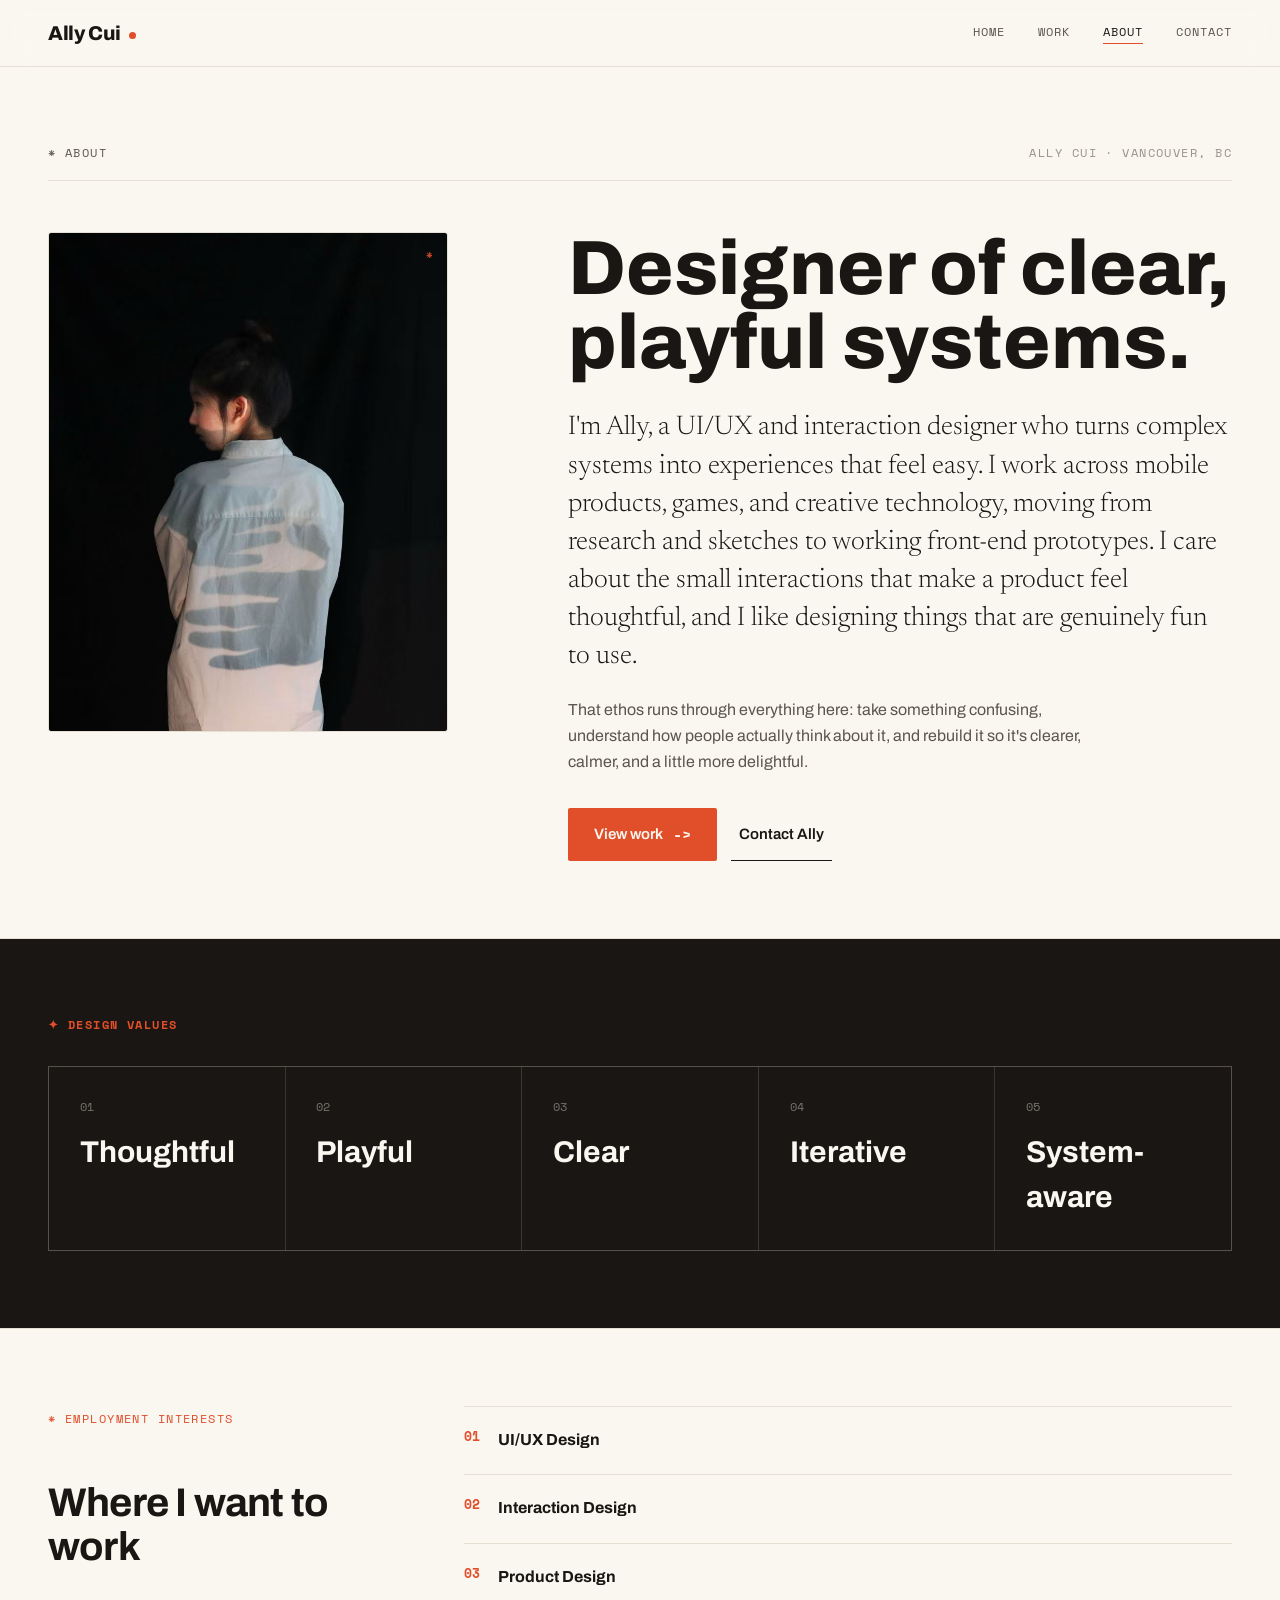
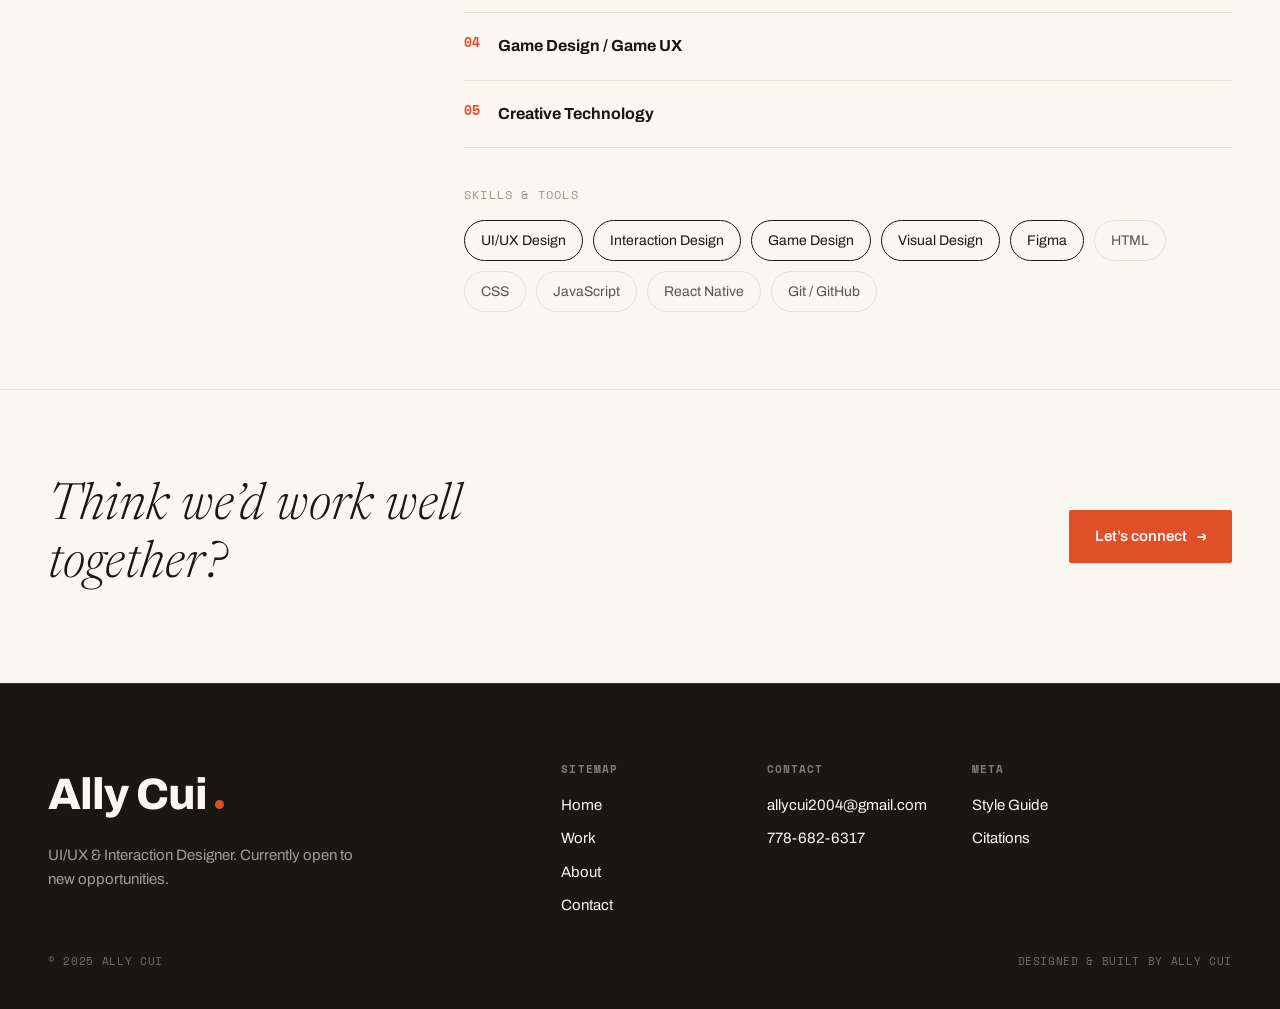
==== about.html @ 118c7cc3 "refactor: migrate portfolio pages and refine about layout" ====
<!DOCTYPE html>
<html lang="en">
<head>
  <meta charset="utf-8">
  <meta name="viewport" content="width=device-width, initial-scale=1">
  <title>About | Ally Cui</title>
  <meta name="description" content="Learn about Ally Cui, a UI/UX and interaction designer focused on clear, playful systems across mobile products, games, and creative technology.">
  <link rel="preconnect" href="https://fonts.googleapis.com">
  <link rel="preconnect" href="https://fonts.gstatic.com" crossorigin>
  <link href="https://fonts.googleapis.com/css2?family=Archivo:wght@400;500;600;700;800;900&family=Newsreader:ital,opsz,wght@0,6..72,300;0,6..72,400;1,6..72,300;1,6..72,400&family=Space+Mono:wght@400;700&display=swap" rel="stylesheet">
  <link rel="stylesheet" href="css/variables.css">
  <link rel="stylesheet" href="css/base.css">
  <link rel="stylesheet" href="css/components.css">
  <link rel="stylesheet" href="css/layout.css">
  <link rel="stylesheet" href="css/templates.css">
  <link rel="stylesheet" href="css/responsive.css">
  <script src="js/main.js" defer></script>
</head>
<body>
  <a class="skip-link" href="#main-content">Skip to content</a>
  <div class="site-shell">
    <header class="site-header">
      <div class="site-header__inner container">
        <a class="brand" href="index.html" aria-label="Ally Cui home"><span class="brand__name">Ally Cui</span><span class="brand__dot" aria-hidden="true"></span></a>
        <button class="nav-toggle" type="button" aria-label="Toggle navigation" aria-expanded="false" aria-controls="site-nav" data-nav-toggle><span class="nav-toggle__line" aria-hidden="true"></span><span class="nav-toggle__line" aria-hidden="true"></span></button>
        <nav class="site-nav" id="site-nav" aria-label="Primary navigation" data-site-nav><a class="site-nav__link" href="index.html">Home</a><a class="site-nav__link" href="work.html">Work</a><a class="site-nav__link" href="about.html" aria-current="page">About</a><a class="site-nav__link" href="contact.html">Contact</a></nav>
      </div>
    </header>

    <main class="main-content" id="main-content">
      <section class="about-hero container" aria-labelledby="about-title">
        <div class="section-kicker"><span>* About</span><span class="soft">Ally Cui &middot; Vancouver, BC</span></div>
        <div class="about-hero__grid">
          <aside class="about-hero__media">
            <div class="media-frame media-frame--portrait">
              <img src="images/portrait.jpg" width="1440" height="960" alt="Ally Cui in profile against a dark backdrop, wearing a pale shirt with a soft projected shadow">
              <span class="decor-float" aria-hidden="true">*</span>
            </div>
          </aside>
          <div class="about-hero__content">
            <h1 class="about-hero__title" id="about-title">Designer of clear, playful systems.</h1>
            <p class="about-hero__lead">I'm Ally, a UI/UX and interaction designer who turns complex systems into experiences that feel easy. I work across mobile products, games, and creative technology, moving from research and sketches to working front-end prototypes. I care about the small interactions that make a product feel thoughtful, and I like designing things that are genuinely fun to use.</p>
            <p class="about-hero__body">That ethos runs through everything here: take something confusing, understand how people actually think about it, and rebuild it so it's clearer, calmer, and a little more delightful.</p>
            <div class="button-row about-hero__actions">
              <a class="button button--primary" href="work.html">View work <span class="arrow" aria-hidden="true">-&gt;</span></a>
              <a class="button button--minimal" href="contact.html">Contact Ally</a>
            </div>
          </div>
        </div>
      </section>

      <section class="about-values" aria-labelledby="values-title">
        <div class="container">
          <h2 class="eyebrow" id="values-title">&#10022; DESIGN VALUES</h2>
          <div class="about-values__grid">
            <article class="about-values__item"><p class="about-values__number">01</p><p class="about-values__label">Thoughtful</p></article>
            <article class="about-values__item"><p class="about-values__number">02</p><p class="about-values__label">Playful</p></article>
            <article class="about-values__item"><p class="about-values__number">03</p><p class="about-values__label">Clear</p></article>
            <article class="about-values__item"><p class="about-values__number">04</p><p class="about-values__label">Iterative</p></article>
            <article class="about-values__item"><p class="about-values__number">05</p><p class="about-values__label">System-aware</p></article>
          </div>
        </div>
      </section>

      <section class="case-section" aria-labelledby="interests-title">
        <div class="container two-column-copy">
          <div class="two-column-copy__aside">
            <span class="eyebrow">* Employment Interests</span>
            <h2 class="case-heading spaced-block" id="interests-title">Where I want to work</h2>
          </div>
          <div class="two-column-copy__main">
            <div class="callout-list">
              <div class="callout-list__item"><span class="callout-list__marker">01</span><p class="callout-list__text"><strong>UI/UX Design</strong></p></div>
              <div class="callout-list__item"><span class="callout-list__marker">02</span><p class="callout-list__text"><strong>Interaction Design</strong></p></div>
              <div class="callout-list__item"><span class="callout-list__marker">03</span><p class="callout-list__text"><strong>Product Design</strong></p></div>
              <div class="callout-list__item"><span class="callout-list__marker">04</span><p class="callout-list__text"><strong>Game Design / Game UX</strong></p></div>
              <div class="callout-list__item"><span class="callout-list__marker">05</span><p class="callout-list__text"><strong>Creative Technology</strong></p></div>
            </div>

            <div class="home-about__tags">
              <div class="home-about__tag-heading">Skills &amp; Tools</div>
              <div class="tag-list" aria-label="Design skills and tools">
                <span class="tag tag--active">UI/UX Design</span>
                <span class="tag tag--active">Interaction Design</span>
                <span class="tag tag--active">Game Design</span>
                <span class="tag tag--active">Visual Design</span>
                <span class="tag tag--active">Figma</span>
                <span class="tag">HTML</span>
                <span class="tag">CSS</span>
                <span class="tag">JavaScript</span>
                <span class="tag">React Native</span>
                <span class="tag">Git / GitHub</span>
              </div>
            </div>
          </div>
        </div>
      </section>

      <section class="about-cta">
        <div class="container about-cta__inner">
          <p class="about-cta__heading">Think we&rsquo;d work well together?</p>
          <a class="button button--primary" href="contact.html">Let&rsquo;s connect <span class="arrow" aria-hidden="true">&rarr;</span></a>
        </div>
      </section>
    </main>

    <footer class="site-footer">
      <div class="container site-footer__grid">
        <div class="site-footer__intro"><div class="site-footer__brand"><span class="site-footer__brand-name">Ally Cui</span><span class="site-footer__dot" aria-hidden="true"></span></div><p class="site-footer__description">UI/UX &amp; Interaction Designer. Currently open to new opportunities.</p></div>
        <nav class="site-footer__column" aria-label="Footer sitemap"><h2 class="site-footer__heading">Sitemap</h2><div class="site-footer__links"><a href="index.html">Home</a><a href="work.html">Work</a><a href="about.html">About</a><a href="contact.html">Contact</a></div></nav>
        <div class="site-footer__column"><h2 class="site-footer__heading">Contact</h2><div class="site-footer__links"><a href="mailto:allycui2004@gmail.com">allycui2004@gmail.com</a><a href="tel:+17786826317">778-682-6317</a></div></div>
        <nav class="site-footer__column site-footer__column--wide" aria-label="Portfolio meta pages"><h2 class="site-footer__heading">Meta</h2><div class="site-footer__links"><a href="style-guide.html">Style Guide</a><a href="citations.html">Citations</a></div></nav>
      </div>
      <div class="container site-footer__bottom"><span>&copy; 2025 Ally Cui</span><span>Designed &amp; built by Ally Cui</span></div>
    </footer>
  </div>
</body>
</html>
---- css/variables.css ----
:root {
  --color-paper: #faf7f1;
  --color-ink: #1a1613;
  --color-accent: #e04e2a;
  --color-line: #e5dfd4;
  --color-muted: #5c554c;
  --color-soft: #9b9286;
  --color-black: #0d0d0d;
  --color-panel: #f6e7df;
  --color-game: #3a2bb0;
  --color-white: #ffffff;

  --font-sans: "Archivo", system-ui, -apple-system, BlinkMacSystemFont, "Segoe UI", sans-serif;
  --font-serif: "Newsreader", Georgia, serif;
  --font-mono: "Space Mono", "SFMono-Regular", Consolas, monospace;

  --space-1: 0.25rem;
  --space-2: 0.5rem;
  --space-3: 0.75rem;
  --space-4: 1rem;
  --space-5: 1.25rem;
  --space-6: 1.5rem;
  --space-7: 2rem;
  --space-8: 2.5rem;
  --space-9: 3rem;
  --space-10: 4rem;
  --space-11: 5rem;
  --space-12: 6.5rem;

  --container-max: 80rem;
  --container-pad: clamp(1.25rem, 5vw, 3rem);
  --radius-sharp: 0.125rem;
  --radius-card: 0.1875rem;
  --radius-media: 0.25rem;
  --radius-pill: 999px;
  --border-thin: 1px solid var(--color-line);
  --focus-ring: 0 0 0 3px rgba(224, 78, 42, 0.35);
  --header-z: 50;

  --duration-fast: 160ms;
  --duration-base: 220ms;
  --duration-marquee: 28s;
  --easing-standard: ease;
}
---- css/base.css ----
*,
*::before,
*::after {
  box-sizing: border-box;
}

* {
  margin: 0;
}

html {
  scroll-behavior: smooth;
}

body {
  min-width: 320px;
  overflow-x: hidden;
  background: var(--color-paper);
  color: var(--color-ink);
  font-family: var(--font-sans);
  line-height: 1.5;
  -webkit-font-smoothing: antialiased;
}

body.nav-open {
  overflow: hidden;
}

img,
picture {
  display: block;
  max-width: 100%;
}

img {
  height: auto;
}

a {
  color: inherit;
  text-decoration: none;
  transition:
    color var(--duration-fast) var(--easing-standard),
    background-color var(--duration-fast) var(--easing-standard),
    border-color var(--duration-fast) var(--easing-standard);
}

button {
  font: inherit;
}

::selection {
  background: var(--color-accent);
  color: var(--color-paper);
}

:focus-visible {
  outline: 2px solid var(--color-accent);
  outline-offset: 4px;
  box-shadow: var(--focus-ring);
}

.skip-link {
  position: fixed;
  top: var(--space-4);
  left: var(--space-4);
  z-index: 100;
  transform: translateY(-150%);
  background: var(--color-accent);
  color: var(--color-paper);
  font-family: var(--font-mono);
  font-size: 0.75rem;
  font-weight: 700;
  letter-spacing: 0.08em;
  padding: var(--space-3) var(--space-4);
  text-transform: uppercase;
}

.skip-link:focus-visible {
  transform: translateY(0);
}

.eyebrow {
  color: var(--color-accent);
  font-family: var(--font-mono);
  font-size: 0.75rem;
  letter-spacing: 0.12em;
  text-transform: uppercase;
}

.muted {
  color: var(--color-muted);
}

.soft {
  color: var(--color-soft);
}

.accent {
  color: var(--color-accent);
}

.text-link {
  display: inline-flex;
  align-items: center;
  gap: 0.5625rem;
  border-bottom: 1.5px solid currentColor;
  padding-bottom: 0.1875rem;
  font-size: 0.9375rem;
  font-weight: 600;
}

.text-link:hover,
.text-link:focus-visible {
  color: var(--color-accent);
}

.arrow {
  font-family: var(--font-mono);
}
---- css/components.css ----
@keyframes ac-float {
  0%,
  100% {
    transform: translateY(0);
  }

  50% {
    transform: translateY(-7px);
  }
}

@keyframes ac-marquee {
  0% {
    transform: translateX(0);
  }

  100% {
    transform: translateX(-50%);
  }
}

.site-shell {
  display: flex;
  min-height: 100vh;
  flex-direction: column;
}

.site-header {
  position: sticky;
  top: 0;
  z-index: var(--header-z);
  border-bottom: var(--border-thin);
  background: rgba(250, 247, 241, 0.82);
  backdrop-filter: blur(12px);
}

.site-header__inner {
  display: flex;
  align-items: center;
  justify-content: space-between;
  gap: var(--space-6);
  padding-block: 1.125rem;
}

.brand {
  display: inline-flex;
  align-items: baseline;
  gap: var(--space-2);
}

.brand__name {
  font-size: 1.25rem;
  font-weight: 800;
  letter-spacing: -0.02em;
  white-space: nowrap;
}

.brand__dot {
  display: inline-block;
  width: 0.4375rem;
  height: 0.4375rem;
  border-radius: 50%;
  background: var(--color-accent);
  transform: translateY(-1px);
}

.nav-toggle {
  display: none;
  min-width: 2.75rem;
  min-height: 2.75rem;
  border: var(--border-thin);
  border-radius: var(--radius-sharp);
  background: transparent;
  color: var(--color-ink);
  cursor: pointer;
}

.nav-toggle__line {
  display: block;
  width: 1.25rem;
  height: 1.5px;
  margin: 0.25rem auto;
  background: currentColor;
}

.site-nav {
  display: flex;
  align-items: center;
  gap: clamp(0.875rem, 2.6vw, 2.125rem);
  flex-wrap: wrap;
  color: var(--color-muted);
  font-family: var(--font-mono);
  font-size: 0.75rem;
  letter-spacing: 0.08em;
  text-transform: uppercase;
}

.site-nav__link {
  border-bottom: 1.5px solid transparent;
  padding-bottom: 0.125rem;
}

.site-nav__link:hover,
.site-nav__link:focus-visible,
.site-nav__link[aria-current="page"] {
  border-bottom-color: var(--color-accent);
  color: var(--color-ink);
}

.button-row {
  display: flex;
  flex-wrap: wrap;
  gap: 0.875rem;
}

.button {
  display: inline-flex;
  align-items: center;
  justify-content: center;
  gap: 0.625rem;
  border-radius: var(--radius-sharp);
  font-size: 0.9375rem;
  font-weight: 600;
}

.button--primary {
  background: var(--color-accent);
  color: var(--color-paper);
  padding: 0.9375rem 1.625rem;
}

.button--primary:hover,
.button--primary:focus-visible {
  background: var(--color-ink);
}

.button--dark-inverse:hover,
.button--dark-inverse:focus-visible {
  background: var(--color-paper);
  color: var(--color-ink);
}

.button--outline-dark {
  border: 1px solid rgba(250, 247, 241, 0.3);
  color: var(--color-paper);
  padding: 1rem 1.5rem;
}

.button--outline-dark:hover,
.button--outline-dark:focus-visible {
  border-color: var(--color-paper);
}

.button--minimal {
  border-bottom: 1.5px solid currentColor;
  border-radius: 0;
  color: var(--color-ink);
  padding: 0.9375rem var(--space-2);
}

.button--minimal:hover,
.button--minimal:focus-visible {
  color: var(--color-accent);
}

.section-kicker {
  display: flex;
  align-items: center;
  justify-content: space-between;
  gap: var(--space-5);
  border-bottom: var(--border-thin);
  padding-bottom: 1.125rem;
  color: var(--color-muted);
  font-family: var(--font-mono);
  font-size: 0.75rem;
  letter-spacing: 0.12em;
  text-transform: uppercase;
}

.marquee {
  overflow: hidden;
  border-block: var(--border-thin);
  background: var(--color-ink);
  color: var(--color-paper);
  padding-block: 0.875rem;
}

.marquee__track {
  display: flex;
  width: max-content;
  animation: ac-marquee var(--duration-marquee) linear infinite;
  font-family: var(--font-mono);
  font-size: 0.8125rem;
  letter-spacing: 0.14em;
  text-transform: uppercase;
}

.marquee__set {
  display: flex;
  gap: 2.125rem;
  padding-right: 2.125rem;
}

.media-frame {
  position: relative;
  overflow: hidden;
  border: var(--border-thin);
  border-radius: var(--radius-card);
}

.media-frame:hover,
a:focus-visible .media-frame {
  border-color: var(--color-accent);
}

.media-frame img {
  width: 100%;
  height: 100%;
  object-fit: cover;
}

.media-frame--portrait {
  aspect-ratio: 4 / 5;
  background: var(--color-black);
}

.media-frame--square {
  aspect-ratio: 1;
  max-width: 16.25rem;
  background: var(--color-black);
}

.media-frame--project {
  aspect-ratio: 16 / 11;
}

.media-frame--stylist {
  background: var(--color-panel);
}

.media-frame--game {
  display: flex;
  align-items: center;
  justify-content: center;
  background: var(--color-game);
}

.media-frame--game img {
  height: auto;
  object-fit: contain;
}

.decor-float {
  position: absolute;
  top: 0.875rem;
  right: 0.875rem;
  animation: ac-float 4s ease-in-out infinite;
  color: var(--color-accent);
  font-family: var(--font-mono);
  font-size: 0.6875rem;
}

.project-card {
  display: grid;
  grid-template-columns: repeat(12, 1fr);
  align-items: center;
  gap: clamp(1.25rem, 4vw, 3rem);
}

.project-card + .project-card {
  border-top: var(--border-thin);
  margin-top: clamp(2.5rem, 6vw, 4.5rem);
  padding-top: clamp(2.5rem, 6vw, 4.5rem);
}

.project-card__media {
  grid-column: span 7;
  min-width: 17.5rem;
}

.project-card__body {
  grid-column: span 5;
  min-width: 15rem;
}

.project-card__meta {
  display: flex;
  align-items: center;
  gap: 0.875rem;
  color: var(--color-muted);
  font-family: var(--font-mono);
  font-size: 0.75rem;
  letter-spacing: 0.08em;
  text-transform: uppercase;
}

.project-card__title {
  margin-top: var(--space-4);
  font-size: clamp(2rem, 4.4vw, 3.25rem);
  font-weight: 700;
  letter-spacing: -0.025em;
  line-height: 1;
}

.project-card__title a:hover,
.project-card__title a:focus-visible {
  color: var(--color-accent);
}

.project-card__description {
  margin-top: 1.125rem;
  color: var(--color-muted);
  font-size: 1rem;
  line-height: 1.62;
}

.metadata-row {
  display: flex;
  gap: 2.25rem;
  margin-top: var(--space-6);
  font-size: 0.875rem;
}

.metadata-row__label {
  margin-bottom: 0.3125rem;
  color: var(--color-soft);
  font-family: var(--font-mono);
  font-size: 0.6875rem;
  letter-spacing: 0.08em;
  text-transform: uppercase;
}

.tag-list {
  display: flex;
  flex-wrap: wrap;
  gap: 0.625rem;
}

.tag {
  border: var(--border-thin);
  border-radius: var(--radius-pill);
  color: var(--color-muted);
  font-size: 0.875rem;
  padding: 0.5625rem 1rem;
}

.tag--active {
  border-color: var(--color-ink);
  color: var(--color-ink);
}

.breadcrumb {
  padding-top: clamp(1.5rem, 3vw, 2.5rem);
  color: var(--color-soft);
  font-family: var(--font-mono);
  font-size: 0.75rem;
  letter-spacing: 0.08em;
  text-transform: uppercase;
}

.breadcrumb a:hover,
.breadcrumb a:focus-visible {
  color: var(--color-accent);
}

.meta-grid {
  display: grid;
  grid-template-columns: repeat(auto-fit, minmax(9.375rem, 1fr));
  gap: 1px;
  border: var(--border-thin);
  background: var(--color-line);
}

.meta-grid__item {
  background: var(--color-paper);
  padding: 1.25rem 1.375rem;
}

.meta-grid__label {
  margin-bottom: var(--space-2);
  color: var(--color-soft);
  font-family: var(--font-mono);
  font-size: 0.6875rem;
  letter-spacing: 0.08em;
  text-transform: uppercase;
}

.meta-grid__value {
  font-size: 0.9375rem;
  font-weight: 600;
}

.video-card,
.figure-card {
  margin-top: clamp(1.5rem, 3vw, 2.5rem);
}

.video-card__link {
  position: relative;
  display: block;
  overflow: hidden;
  aspect-ratio: 16 / 9;
  border: var(--border-thin);
  border-radius: var(--radius-media);
  background-color: var(--color-ink);
  background-position: center;
  background-size: cover;
}

.video-card__link:hover,
.video-card__link:focus-visible {
  border-color: var(--color-accent);
}

.video-card__link::before {
  position: absolute;
  inset: 0;
  content: "";
  background: rgba(26, 22, 19, 0.34);
}

.video-card--stylist .video-card__link {
  background-image: url("https://img.youtube.com/vi/gbyDAjrPlco/maxresdefault.jpg");
}

.video-card--etr .video-card__link {
  background-image: url("https://img.youtube.com/vi/tfkRV_6g7Qc/maxresdefault.jpg");
}

.video-card__play {
  position: absolute;
  inset: 0;
  display: grid;
  place-items: center;
}

.video-card__icon {
  display: grid;
  width: 5.25rem;
  height: 5.25rem;
  place-items: center;
  border-radius: 50%;
  background: var(--color-accent);
  box-shadow: 0 0.375rem 1.5rem rgba(26, 22, 19, 0.4);
  color: var(--color-paper);
  font-size: 1.875rem;
  line-height: 1;
  padding-left: 0.25rem;
}

.video-card__label {
  position: absolute;
  top: 1rem;
  left: 1.125rem;
  border: 1px solid rgba(250, 247, 241, 0.3);
  border-radius: var(--radius-sharp);
  background: rgba(26, 22, 19, 0.55);
  color: var(--color-white);
  font-family: var(--font-mono);
  font-size: 0.6875rem;
  letter-spacing: 0.08em;
  padding: 0.375rem 0.6875rem;
  text-transform: uppercase;
}

.caption,
.figure-card figcaption,
.video-card figcaption {
  margin-top: 0.75rem;
  color: var(--color-soft);
  font-family: var(--font-serif);
  font-size: 0.875rem;
  font-style: italic;
}

.section--dark .caption,
.section--dark .figure-card figcaption,
.section--dark .video-card figcaption {
  color: rgba(250, 247, 241, 0.5);
}

.figure-card img {
  width: 100%;
  border: var(--border-thin);
  border-radius: var(--radius-media);
  background: var(--color-paper);
  object-fit: cover;
}

.figure-card--phone img {
  border-radius: 0.5rem;
}

.figure-card--phone-narrow {
  max-width: min(18.75rem, 100%);
}

.figure-card--contain img {
  object-fit: contain;
}

.label-row {
  display: flex;
  align-items: center;
  gap: 0.625rem;
  margin-bottom: 0.875rem;
}

.label-badge {
  border-radius: var(--radius-sharp);
  background: var(--color-soft);
  color: var(--color-white);
  font-family: var(--font-mono);
  font-size: 0.6875rem;
  letter-spacing: 0.08em;
  padding: 0.3125rem 0.625rem;
  text-transform: uppercase;
}

.label-badge--accent {
  background: var(--color-accent);
}

.label-row__text {
  color: var(--color-muted);
  font-size: 0.875rem;
}

.callout {
  margin-top: 1.75rem;
  border-left: 2px solid var(--color-accent);
  border-radius: 0 var(--radius-card) var(--radius-card) 0;
  background: #f7e4dc;
  padding: 1.375rem 1.5rem;
}

.callout__label {
  margin-bottom: var(--space-2);
  color: var(--color-accent);
  font-family: var(--font-mono);
  font-size: 0.6875rem;
  letter-spacing: 0.08em;
  text-transform: uppercase;
}

.callout__text {
  color: var(--color-ink);
  font-size: 1rem;
  line-height: 1.6;
}

.question-card {
  margin-top: 1.875rem;
  border: 1px solid rgba(250, 247, 241, 0.2);
  border-radius: var(--radius-media);
  padding: 1.5rem 1.625rem;
}

.question-card__label {
  margin-bottom: 0.75rem;
  color: var(--color-accent);
  font-family: var(--font-mono);
  font-size: 0.6875rem;
  letter-spacing: 0.08em;
  text-transform: uppercase;
}

.question-card__text {
  font-family: var(--font-serif);
  font-size: clamp(1.25rem, 2.3vw, 1.75rem);
  font-style: italic;
  font-weight: 300;
  line-height: 1.38;
}

.callout-list {
  display: flex;
  flex-direction: column;
  gap: 2px;
}

.callout-list__item {
  display: flex;
  gap: 1.125rem;
  border-top: var(--border-thin);
  padding: 1.25rem 0;
}

.callout-list__item:last-child {
  border-bottom: var(--border-thin);
}

.section--dark .callout-list__item {
  border-color: rgba(250, 247, 241, 0.18);
}

.callout-list__marker {
  color: var(--color-accent);
  font-family: var(--font-mono);
  font-size: 0.8125rem;
  font-weight: 700;
}

.callout-list__text {
  color: var(--color-muted);
  font-size: 1rem;
  line-height: 1.6;
}

.callout-list__text strong {
  color: var(--color-ink);
}

.section--dark .callout-list__text {
  color: rgba(250, 247, 241, 0.85);
}

.section--dark .callout-list__text strong {
  color: var(--color-paper);
}

.role-card {
  border: var(--border-thin);
  border-radius: var(--radius-media);
  background: #fffdfa;
  padding: 1.5rem;
}

.role-card__header {
  display: flex;
  align-items: center;
  gap: 0.625rem;
  margin-bottom: var(--space-4);
}

.role-card__device {
  color: var(--color-soft);
  font-size: 0.8125rem;
}

.support-grid {
  display: grid;
  grid-template-columns: repeat(auto-fit, minmax(11.25rem, 1fr));
  gap: 1px;
  margin-top: var(--space-7);
  border: 1px solid rgba(250, 247, 241, 0.14);
  background: rgba(250, 247, 241, 0.14);
}

.support-card {
  background: var(--color-ink);
  padding: clamp(1.375rem, 2.4vw, 1.875rem);
}

.support-card__title {
  color: var(--color-paper);
  font-size: clamp(1.1875rem, 2vw, 1.5rem);
  font-weight: 700;
  line-height: 1.2;
}

.support-card__text {
  margin-top: 0.625rem;
  color: rgba(250, 247, 241, 0.6);
  font-size: 0.875rem;
  line-height: 1.5;
}

.clean-list {
  display: flex;
  flex-direction: column;
  gap: 0.625rem;
  list-style: none;
  padding: 0;
}

.clean-list li {
  display: flex;
  gap: 0.625rem;
  color: var(--color-muted);
  font-size: 0.9375rem;
  line-height: 1.5;
}

.clean-list li::before {
  color: var(--color-accent);
  content: ">";
}

.contact-list {
  display: flex;
  flex-direction: column;
  margin-top: clamp(2.25rem, 4vw, 3.25rem);
}

.contact-link {
  display: flex;
  align-items: center;
  justify-content: space-between;
  gap: var(--space-4);
  border-top: var(--border-thin);
  padding: 1.375rem 0;
}

.contact-link:last-child {
  border-bottom: var(--border-thin);
}

.contact-link:hover,
.contact-link:focus-visible {
  color: var(--color-accent);
}

.contact-link__label {
  display: block;
  margin-bottom: 0.4375rem;
  color: var(--color-soft);
  font-family: var(--font-mono);
  font-size: 0.6875rem;
  letter-spacing: 0.08em;
  text-transform: uppercase;
}

.contact-link__value {
  font-size: clamp(1.125rem, 2vw, 1.375rem);
  font-weight: 600;
}

.contact-link__arrow {
  color: var(--color-accent);
  font-family: var(--font-mono);
  font-size: 1.125rem;
}

.transcript-debt {
  margin-top: var(--space-4);
  border: var(--border-thin);
  border-radius: var(--radius-media);
  padding: var(--space-4);
}

.transcript-debt summary {
  cursor: pointer;
  font-family: var(--font-mono);
  font-size: 0.75rem;
  letter-spacing: 0.08em;
  text-transform: uppercase;
}

.transcript-debt p {
  margin-top: var(--space-3);
  color: var(--color-muted);
  font-size: 0.9375rem;
  line-height: 1.6;
}

.transcript-list {
  display: flex;
  flex-direction: column;
  gap: var(--space-4);
  margin-top: var(--space-4);
  padding-left: 1.25rem;
}

.transcript-list li {
  padding-left: var(--space-2);
}

.transcript-list time {
  display: block;
  margin-bottom: var(--space-2);
  color: var(--color-accent);
  font-family: var(--font-mono);
  font-size: 0.8125rem;
}

.transcript-list p {
  margin-top: 0;
}

.section--dark .transcript-debt {
  border-color: rgba(250, 247, 241, 0.2);
}

.section--dark .transcript-debt p {
  color: rgba(250, 247, 241, 0.7);
}

.work-card {
  display: block;
  overflow: hidden;
  border: var(--border-thin);
  border-radius: var(--radius-media);
  background: #fffdfa;
}

.work-card:hover,
.work-card:focus-visible {
  border-color: var(--color-accent);
}

.work-card__media {
  position: relative;
  overflow: hidden;
  aspect-ratio: 4 / 3;
  border-bottom: var(--border-thin);
}

.work-card__media img {
  width: 100%;
  height: 100%;
  object-fit: cover;
}

.work-card__badge {
  position: absolute;
  top: 1rem;
  left: 1.125rem;
  border-radius: var(--radius-sharp);
  background: var(--color-ink);
  color: var(--color-white);
  font-family: var(--font-mono);
  font-size: 0.75rem;
  letter-spacing: 0.08em;
  padding: 0.375rem 0.6875rem;
  text-transform: uppercase;
}

.work-card__body {
  padding: clamp(1.375rem, 2.4vw, 2rem);
}

.work-card__title {
  margin-top: 0.875rem;
  font-size: clamp(1.75rem, 3.4vw, 2.5rem);
  font-weight: 700;
  letter-spacing: -0.02em;
}

.work-card__description {
  margin-top: 0.875rem;
  color: var(--color-muted);
  font-size: 0.96875rem;
  line-height: 1.6;
}

.work-card__footer {
  display: flex;
  align-items: flex-end;
  justify-content: space-between;
  gap: var(--space-4);
  margin-top: var(--space-6);
  border-top: var(--border-thin);
  padding-top: var(--space-5);
}

.next-project {
  display: flex;
  align-items: center;
  justify-content: space-between;
  gap: var(--space-5);
  flex-wrap: wrap;
}

.next-project__label {
  color: var(--color-accent);
  font-family: var(--font-mono);
  font-size: 0.75rem;
  letter-spacing: 0.08em;
  text-transform: uppercase;
}

.next-project__title {
  margin-top: 0.375rem;
  font-size: clamp(1.375rem, 3vw, 2.125rem);
  font-weight: 700;
  letter-spacing: -0.02em;
}

.site-footer {
  border-top: 1px solid rgba(250, 247, 241, 0.12);
  background: var(--color-ink);
  color: var(--color-paper);
}

.site-footer__grid {
  display: grid;
  grid-template-columns: repeat(12, 1fr);
  gap: clamp(1.75rem, 4vw, 3rem);
  padding-block: clamp(3rem, 6vw, 5rem) 2.25rem;
}

.site-footer__intro {
  grid-column: span 5;
  min-width: 15rem;
}

.site-footer__column {
  grid-column: span 2;
  min-width: 7.5rem;
}

.site-footer__column--wide {
  grid-column: span 3;
}

.site-footer__brand {
  display: flex;
  align-items: baseline;
  gap: var(--space-2);
}

.site-footer__brand-name {
  font-size: clamp(1.75rem, 4vw, 2.75rem);
  font-weight: 800;
  letter-spacing: -0.02em;
}

.site-footer__dot {
  display: inline-block;
  width: 0.5625rem;
  height: 0.5625rem;
  border-radius: 50%;
  background: var(--color-accent);
}

.site-footer__description {
  max-width: 34ch;
  margin-top: var(--space-4);
  color: rgba(250, 247, 241, 0.6);
  font-size: 0.9375rem;
  line-height: 1.6;
}

.site-footer__heading {
  margin-bottom: var(--space-4);
  color: rgba(250, 247, 241, 0.45);
  font-family: var(--font-mono);
  font-size: 0.6875rem;
  letter-spacing: 0.1em;
  text-transform: uppercase;
}

.site-footer__links {
  display: flex;
  flex-direction: column;
  gap: 0.6875rem;
  font-size: 0.9375rem;
}

.site-footer__links a:hover,
.site-footer__links a:focus-visible {
  color: var(--color-accent);
}

.site-footer__bottom {
  display: flex;
  justify-content: space-between;
  gap: var(--space-3);
  flex-wrap: wrap;
  padding-bottom: var(--space-8);
  color: rgba(250, 247, 241, 0.4);
  font-family: var(--font-mono);
  font-size: 0.6875rem;
  letter-spacing: 0.06em;
  text-transform: uppercase;
}
---- css/layout.css ----
.container {
  width: min(100% - (var(--container-pad) * 2), var(--container-max));
  margin-inline: auto;
}

.main-content {
  flex: 1;
}

.section {
  padding-block: clamp(3.5rem, 8vw, 6.875rem) clamp(1.875rem, 4vw, 3.75rem);
}

.section--large {
  padding-block: clamp(3.5rem, 8vw, 6.5rem);
}

.section--dark {
  background: var(--color-ink);
  color: var(--color-paper);
}

.section--bordered {
  border-top: var(--border-thin);
}

.twelve-grid {
  display: grid;
  grid-template-columns: repeat(12, 1fr);
  gap: clamp(1.5rem, 4vw, 3rem);
}

.split-hero {
  display: grid;
  grid-template-columns: repeat(12, 1fr);
  align-items: end;
  gap: clamp(1.5rem, 4vw, 3rem);
  margin-top: clamp(1.75rem, 4vw, 3.25rem);
}

.split-hero__copy {
  grid-column: span 7;
  min-width: 17.5rem;
}

.split-hero__media {
  grid-column: span 5;
  min-width: 13.75rem;
}

.two-column-copy {
  display: grid;
  grid-template-columns: repeat(12, 1fr);
  gap: clamp(1.75rem, 5vw, 4rem);
}

.two-column-copy__aside {
  grid-column: span 4;
  min-width: 12.5rem;
}

.two-column-copy__main {
  grid-column: span 8;
  min-width: 17.5rem;
}

.card-grid {
  display: grid;
  grid-template-columns: repeat(auto-fit, minmax(20rem, 1fr));
  gap: clamp(1.75rem, 4vw, 3rem);
}

.case-section {
  border-top: var(--border-thin);
  padding-block: clamp(3rem, 6vw, 5.5rem);
}

.case-section__grid {
  display: grid;
  grid-template-columns: repeat(12, 1fr);
  gap: clamp(1.75rem, 4vw, 4rem);
}

.case-section__aside {
  grid-column: span 4;
  min-width: 12.5rem;
}

.case-section__content {
  grid-column: span 8;
  min-width: 17.5rem;
}

.media-grid {
  display: grid;
  grid-template-columns: repeat(auto-fit, minmax(17.5rem, 1fr));
  gap: clamp(1rem, 2vw, 1.5rem);
  margin-top: clamp(2rem, 4vw, 3.5rem);
}

.media-grid--wide {
  grid-template-columns: repeat(auto-fit, minmax(18.75rem, 1fr));
  gap: clamp(1.25rem, 3vw, 2.25rem);
}

.spaced-block {
  margin-top: clamp(2rem, 4vw, 3.5rem);
}
---- css/templates.css ----
.home-hero {
  padding-block: clamp(1.75rem, 5vw, 4rem) clamp(2.5rem, 6vw, 5.625rem);
}

.home-hero__title {
  margin-top: clamp(1.5rem, 4vw, 2.75rem);
  font-size: clamp(3.625rem, 12.5vw, 10.5rem);
  font-weight: 800;
  letter-spacing: -0.035em;
  line-height: 0.9;
}

.home-hero__statement {
  color: var(--color-ink);
  font-family: var(--font-serif);
  font-size: clamp(1.4375rem, 2.7vw, 2.25rem);
  font-style: italic;
  font-weight: 300;
  letter-spacing: -0.01em;
  line-height: 1.32;
}

.home-hero__support {
  max-width: 46ch;
  margin-top: 1.375rem;
  color: var(--color-muted);
  font-size: clamp(0.9375rem, 1.4vw, 1.125rem);
  line-height: 1.6;
}

.home-hero__actions {
  margin-top: 2.125rem;
}

.home-section-heading {
  margin-top: 0.875rem;
  font-size: clamp(2.125rem, 5.4vw, 3.75rem);
  font-weight: 700;
  letter-spacing: -0.025em;
  line-height: 1;
}

.home-section-header {
  display: flex;
  align-items: flex-end;
  justify-content: space-between;
  gap: var(--space-6);
  flex-wrap: wrap;
  margin-bottom: clamp(2.25rem, 5vw, 4rem);
}

.home-projects {
  padding-bottom: clamp(2.5rem, 6vw, 5rem);
}

.home-about {
  margin-top: clamp(2.5rem, 6vw, 5rem);
}

.home-about__portrait {
  margin-top: 1.375rem;
}

.home-about__lead {
  font-family: var(--font-serif);
  font-size: clamp(1.375rem, 3vw, 2.375rem);
  font-weight: 300;
  letter-spacing: -0.01em;
  line-height: 1.32;
}

.home-about__body {
  max-width: 60ch;
  margin-top: var(--space-6);
  color: var(--color-muted);
  font-size: 1.0625rem;
  line-height: 1.65;
}

.home-about__tags {
  margin-top: 2.375rem;
}

.home-about__tag-heading {
  margin-bottom: var(--space-4);
  color: var(--color-soft);
  font-family: var(--font-mono);
  font-size: 0.75rem;
  letter-spacing: 0.1em;
  text-transform: uppercase;
}

.home-about__link {
  margin-top: 2.125rem;
}

.home-contact {
  padding-block: clamp(4rem, 9vw, 8rem);
}

.home-contact__heading {
  max-width: 18ch;
  margin-top: var(--space-6);
  font-size: clamp(2.25rem, 6.6vw, 5.375rem);
  font-weight: 700;
  letter-spacing: -0.03em;
  line-height: 1.02;
}

.home-contact__actions {
  margin-top: 2.75rem;
}

.work-hero {
  padding-block: clamp(2.5rem, 6vw, 6rem) clamp(2.25rem, 5vw, 3.75rem);
}

.work-hero__title,
.case-hero__title {
  margin-top: clamp(1.5rem, 4vw, 2.5rem);
  font-weight: 800;
  letter-spacing: -0.035em;
  line-height: 0.92;
}

.work-hero__title {
  font-size: clamp(2.875rem, 9vw, 7.375rem);
}

.work-hero__lead,
.case-hero__lead {
  margin-top: 1.75rem;
  font-family: var(--font-serif);
  font-style: italic;
  font-weight: 300;
  line-height: 1.36;
}

.work-hero__lead {
  max-width: 30ch;
  font-size: clamp(1.25rem, 2.4vw, 1.875rem);
}

.work-list {
  padding-bottom: clamp(3.5rem, 8vw, 6.875rem);
}

.work-note {
  display: flex;
  align-items: center;
  justify-content: space-between;
  gap: 1.125rem;
  flex-wrap: wrap;
  margin-top: clamp(3rem, 6vw, 5rem);
  border-top: var(--border-thin);
  padding-top: clamp(2rem, 4vw, 3rem);
}

.work-note__text {
  color: var(--color-muted);
  font-family: var(--font-serif);
  font-size: clamp(1.25rem, 2.4vw, 1.875rem);
  font-style: italic;
}

.case-hero {
  padding-block: clamp(1.5rem, 3vw, 2.5rem) clamp(2.5rem, 5vw, 4rem);
}

.case-hero__eyebrow {
  color: var(--color-accent);
  font-family: var(--font-mono);
  font-size: 0.75rem;
  letter-spacing: 0.12em;
  text-transform: uppercase;
}

.case-hero__title {
  font-size: clamp(3.375rem, 12vw, 10rem);
}

.case-hero__title--long {
  font-size: clamp(2.625rem, 9.5vw, 8.25rem);
}

.case-hero__lead {
  max-width: 42ch;
  font-size: clamp(1.3125rem, 2.6vw, 2.125rem);
}

.case-hero__body {
  max-width: 62ch;
  margin-top: 1.125rem;
  color: var(--color-muted);
  font-size: 1.0625rem;
  line-height: 1.7;
}

.case-heading {
  font-size: clamp(1.625rem, 3.2vw, 2.5rem);
  font-weight: 700;
  letter-spacing: -0.02em;
  line-height: 1.1;
}

.case-heading--large {
  font-size: clamp(1.75rem, 3.6vw, 2.875rem);
}

.case-copy {
  max-width: 62ch;
  margin-top: 1.25rem;
  color: var(--color-muted);
  font-size: 1.0625rem;
  line-height: 1.7;
}

.section--dark .case-copy {
  color: rgba(250, 247, 241, 0.72);
}

.case-reflection {
  font-family: var(--font-serif);
  font-size: clamp(1.25rem, 2.4vw, 1.875rem);
  font-weight: 300;
  line-height: 1.4;
}

.about-hero {
  padding-block: clamp(2.5rem, 6vw, 6rem);
}

.about-hero__grid {
  display: grid;
  grid-template-columns: repeat(12, 1fr);
  align-items: start;
  gap: clamp(1.75rem, 5vw, 4rem);
  margin-top: clamp(2rem, 4vw, 3.5rem);
}

.about-hero__media {
  position: sticky;
  top: 6rem;
  grid-column: span 5;
  max-width: 25rem;
}

.about-hero__content {
  grid-column: span 7;
  max-width: 44rem;
}

.about-hero__title {
  font-size: clamp(2.5rem, 6vw, 5.125rem);
  font-weight: 800;
  letter-spacing: 0;
  line-height: 0.96;
}

.about-hero__lead {
  margin-top: 1.875rem;
  font-family: var(--font-serif);
  font-size: clamp(1.1875rem, 2.1vw, 1.6875rem);
  font-weight: 300;
  line-height: 1.42;
}

.about-hero__body {
  max-width: 58ch;
  margin-top: var(--space-5);
  color: var(--color-muted);
  font-size: 1rem;
  line-height: 1.65;
}

.about-hero__actions {
  margin-top: var(--space-7);
}

.about-values {
  border-top: var(--border-thin);
  background: var(--color-ink);
  color: var(--color-paper);
  padding-block: clamp(3rem, 6vw, 5.5rem);
}

.about-values__grid {
  display: grid;
  grid-template-columns: repeat(5, 1fr);
  gap: 1px;
  margin-top: var(--space-7);
  border: 1px solid rgba(250, 247, 241, 0.14);
  background: rgba(250, 247, 241, 0.14);
}

.about-values__item {
  background: var(--color-ink);
  padding: clamp(1.375rem, 2.4vw, 2rem);
}

.about-values__number {
  color: rgba(250, 247, 241, 0.4);
  font-family: var(--font-mono);
  font-size: 0.75rem;
}

.about-values__label {
  margin-top: 0.875rem;
  font-size: clamp(1.375rem, 2.4vw, 1.875rem);
  font-weight: 700;
}

.about-cta {
  border-top: var(--border-thin);
  background: var(--color-paper);
}

.about-cta__inner {
  display: flex;
  align-items: center;
  justify-content: space-between;
  gap: var(--space-6);
  flex-wrap: wrap;
  padding-block: clamp(3rem, 7vw, 6rem);
}

.about-cta__heading {
  max-width: 16ch;
  font-family: var(--font-serif);
  font-size: clamp(1.625rem, 4vw, 3.25rem);
  font-style: italic;
  font-weight: 300;
  letter-spacing: 0;
  line-height: 1.12;
}
---- css/responsive.css ----
@media (max-width: 900px) {
  .site-header__inner {
    align-items: center;
  }

  .nav-toggle {
    display: inline-block;
  }

  .site-nav {
    position: fixed;
    top: 5.0625rem;
    right: var(--container-pad);
    left: var(--container-pad);
    display: none;
    flex-direction: column;
    align-items: stretch;
    gap: 0;
    border: var(--border-thin);
    background: var(--color-paper);
    box-shadow: 0 1rem 2rem rgba(26, 22, 19, 0.12);
  }

  .site-nav.is-open {
    display: flex;
  }

  .site-nav__link {
    border-bottom: var(--border-thin);
    padding: 1rem;
  }

  .site-nav__link:last-child {
    border-bottom: 0;
  }

  .split-hero,
  .project-card,
  .two-column-copy,
  .case-section__grid,
  .site-footer__grid {
    grid-template-columns: 1fr;
  }

  .split-hero__copy,
  .split-hero__media,
  .project-card__media,
  .project-card__body,
  .two-column-copy__aside,
  .two-column-copy__main,
  .case-section__aside,
  .case-section__content,
  .site-footer__intro,
  .site-footer__column,
  .site-footer__column--wide {
    grid-column: auto;
    min-width: 0;
  }

  .project-card--reverse .project-card__body {
    order: 2;
  }

  .project-card--reverse .project-card__media {
    order: 1;
  }
}

@media (max-width: 768px) {
  .section-kicker {
    align-items: flex-start;
    flex-direction: column;
    gap: var(--space-2);
  }

  .home-hero__title {
    font-size: clamp(3.5rem, 18vw, 7rem);
  }

  .metadata-row {
    flex-direction: column;
    gap: var(--space-4);
  }

  .site-footer__bottom {
    flex-direction: column;
  }

  .card-grid,
  .media-grid,
  .media-grid--wide {
    grid-template-columns: 1fr;
  }

  .about-hero__grid,
  .about-values__grid {
    grid-template-columns: 1fr;
  }

  .about-hero__media,
  .about-hero__content {
    grid-column: auto;
    max-width: none;
  }

  .about-hero__media {
    position: static;
    max-width: 24rem;
  }
}

@media (max-width: 480px) {
  .site-header__inner {
    padding-block: 0.875rem;
  }

  .site-nav {
    top: 4.5rem;
  }

  .home-hero {
    padding-top: var(--space-7);
  }

  .button-row,
  .button {
    width: 100%;
  }

  .button {
    min-height: 2.75rem;
  }

  .media-frame--square {
    max-width: 100%;
  }

  .marquee__track {
    font-size: 0.75rem;
  }
}

@media (prefers-reduced-motion: reduce) {
  html {
    scroll-behavior: auto;
  }

  *,
  *::before,
  *::after {
    animation-duration: 0.001ms !important;
    animation-iteration-count: 1 !important;
    scroll-behavior: auto !important;
    transition-duration: 0.001ms !important;
  }

  .marquee__track {
    animation: none;
  }
}
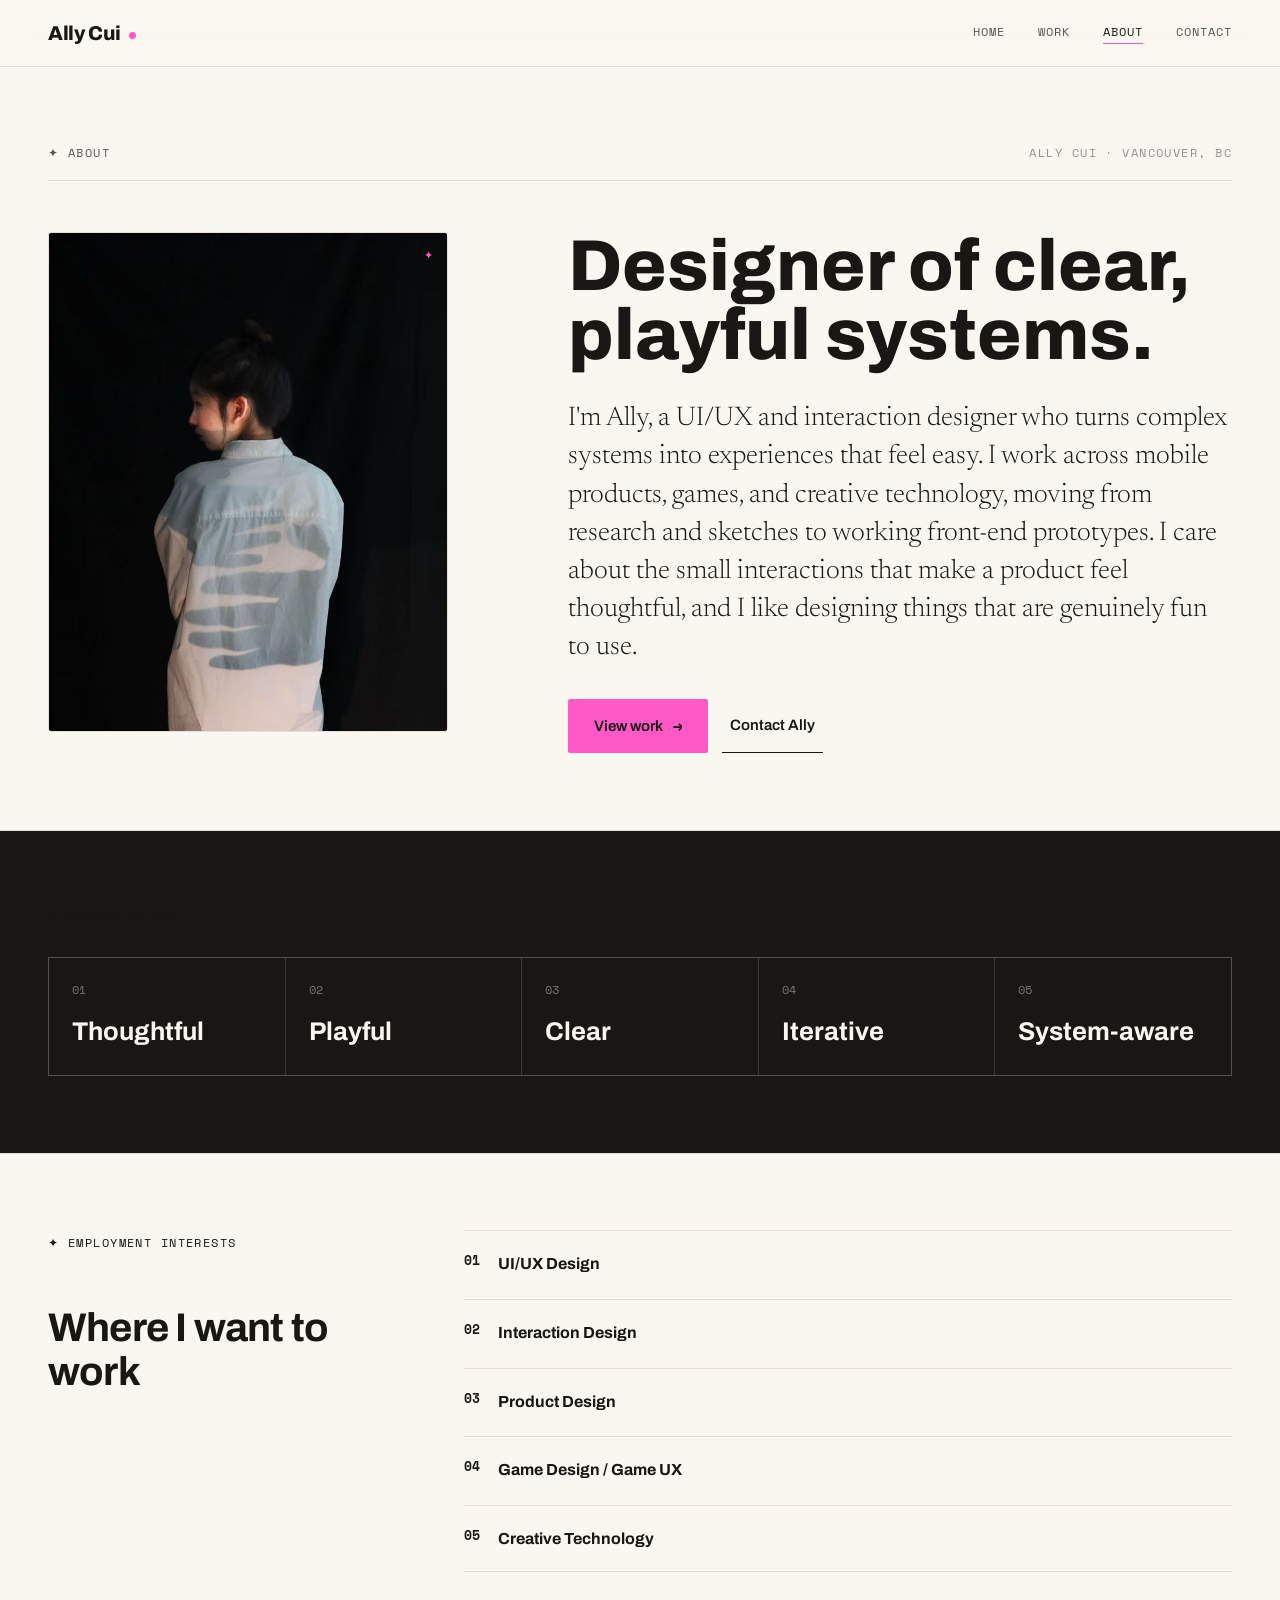
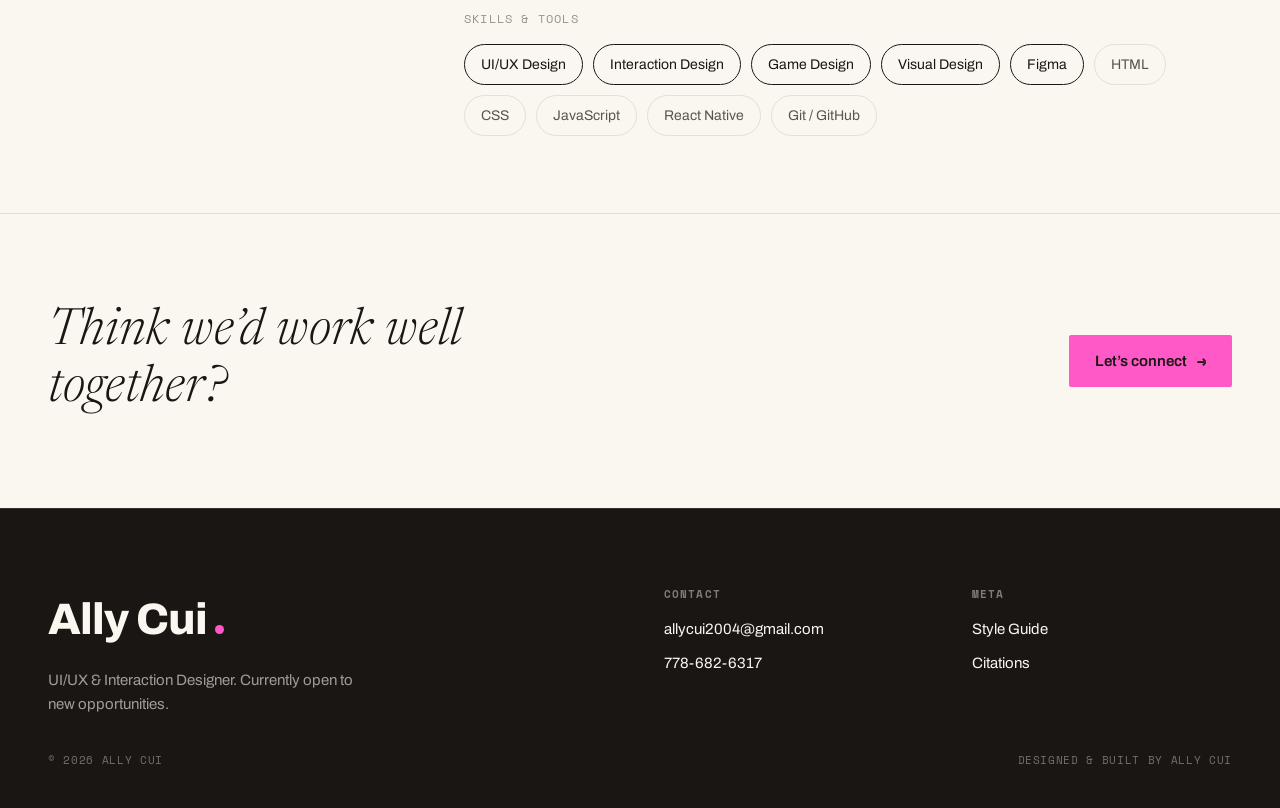
==== commit 664f7fb4: "refine: align portfolio layouts and visual system" ====
--- a/about.html
+++ b/about.html
@@ -29,20 +29,19 @@
 
     <main class="main-content" id="main-content">
       <section class="about-hero container" aria-labelledby="about-title">
-        <div class="section-kicker"><span>* About</span><span class="soft">Ally Cui &middot; Vancouver, BC</span></div>
+        <div class="section-kicker"><span>✦ About</span><span class="soft">Ally Cui &middot; Vancouver, BC</span></div>
         <div class="about-hero__grid">
           <aside class="about-hero__media">
             <div class="media-frame media-frame--portrait">
               <img src="images/portrait.jpg" width="1440" height="960" alt="Ally Cui in profile against a dark backdrop, wearing a pale shirt with a soft projected shadow">
-              <span class="decor-float" aria-hidden="true">*</span>
+              <span class="decor-float" aria-hidden="true">✦</span>
             </div>
           </aside>
           <div class="about-hero__content">
             <h1 class="about-hero__title" id="about-title">Designer of clear, playful systems.</h1>
             <p class="about-hero__lead">I'm Ally, a UI/UX and interaction designer who turns complex systems into experiences that feel easy. I work across mobile products, games, and creative technology, moving from research and sketches to working front-end prototypes. I care about the small interactions that make a product feel thoughtful, and I like designing things that are genuinely fun to use.</p>
-            <p class="about-hero__body">That ethos runs through everything here: take something confusing, understand how people actually think about it, and rebuild it so it's clearer, calmer, and a little more delightful.</p>
             <div class="button-row about-hero__actions">
-              <a class="button button--primary" href="work.html">View work <span class="arrow" aria-hidden="true">-&gt;</span></a>
+              <a class="button button--primary" href="work.html">View work <span class="arrow" aria-hidden="true">→</span></a>
               <a class="button button--minimal" href="contact.html">Contact Ally</a>
             </div>
           </div>
@@ -65,7 +64,7 @@
       <section class="case-section" aria-labelledby="interests-title">
         <div class="container two-column-copy">
           <div class="two-column-copy__aside">
-            <span class="eyebrow">* Employment Interests</span>
+            <span class="eyebrow">✦ Employment Interests</span>
             <h2 class="case-heading spaced-block" id="interests-title">Where I want to work</h2>
           </div>
           <div class="two-column-copy__main">
@@ -99,7 +98,7 @@
       <section class="about-cta">
         <div class="container about-cta__inner">
           <p class="about-cta__heading">Think we&rsquo;d work well together?</p>
-          <a class="button button--primary" href="contact.html">Let&rsquo;s connect <span class="arrow" aria-hidden="true">&rarr;</span></a>
+          <a class="button button--primary" href="contact.html">Let&rsquo;s connect <span class="arrow" aria-hidden="true">→</span></a>
         </div>
       </section>
     </main>
@@ -107,11 +106,10 @@
     <footer class="site-footer">
       <div class="container site-footer__grid">
         <div class="site-footer__intro"><div class="site-footer__brand"><span class="site-footer__brand-name">Ally Cui</span><span class="site-footer__dot" aria-hidden="true"></span></div><p class="site-footer__description">UI/UX &amp; Interaction Designer. Currently open to new opportunities.</p></div>
-        <nav class="site-footer__column" aria-label="Footer sitemap"><h2 class="site-footer__heading">Sitemap</h2><div class="site-footer__links"><a href="index.html">Home</a><a href="work.html">Work</a><a href="about.html">About</a><a href="contact.html">Contact</a></div></nav>
         <div class="site-footer__column"><h2 class="site-footer__heading">Contact</h2><div class="site-footer__links"><a href="mailto:allycui2004@gmail.com">allycui2004@gmail.com</a><a href="tel:+17786826317">778-682-6317</a></div></div>
         <nav class="site-footer__column site-footer__column--wide" aria-label="Portfolio meta pages"><h2 class="site-footer__heading">Meta</h2><div class="site-footer__links"><a href="style-guide.html">Style Guide</a><a href="citations.html">Citations</a></div></nav>
       </div>
-      <div class="container site-footer__bottom"><span>&copy; 2025 Ally Cui</span><span>Designed &amp; built by Ally Cui</span></div>
+      <div class="container site-footer__bottom"><span>&copy; 2026 Ally Cui</span><span>Designed &amp; built by Ally Cui</span></div>
     </footer>
   </div>
 </body>
--- a/css/variables.css
+++ b/css/variables.css
@@ -1,7 +1,7 @@
 :root {
   --color-paper: #faf7f1;
   --color-ink: #1a1613;
-  --color-accent: #e04e2a;
+  --color-accent: #FF59C7;
   --color-line: #e5dfd4;
   --color-muted: #5c554c;
   --color-soft: #9b9286;
@@ -34,7 +34,7 @@
   --radius-media: 0.25rem;
   --radius-pill: 999px;
   --border-thin: 1px solid var(--color-line);
-  --focus-ring: 0 0 0 3px rgba(224, 78, 42, 0.35);
+  --focus-ring: 0 0 0 3px rgba(255, 89, 199, 0.4);
   --header-z: 50;
 
   --duration-fast: 160ms;
--- a/css/base.css
+++ b/css/base.css
@@ -51,7 +51,7 @@
 
 ::selection {
   background: var(--color-accent);
-  color: var(--color-paper);
+  color: var(--color-ink);
 }
 
 :focus-visible {
@@ -67,7 +67,7 @@
   z-index: 100;
   transform: translateY(-150%);
   background: var(--color-accent);
-  color: var(--color-paper);
+  color: var(--color-ink);
   font-family: var(--font-mono);
   font-size: 0.75rem;
   font-weight: 700;
@@ -81,7 +81,7 @@
 }
 
 .eyebrow {
-  color: var(--color-accent);
+  color: var(--color-ink);
   font-family: var(--font-mono);
   font-size: 0.75rem;
   letter-spacing: 0.12em;
@@ -100,6 +100,16 @@
   color: var(--color-accent);
 }
 
+.section--dark .eyebrow,
+.section--dark .accent {
+  color: var(--color-accent);
+}
+
+.project-card__meta .accent,
+.metadata-row .accent {
+  color: var(--color-ink);
+}
+
 .text-link {
   display: inline-flex;
   align-items: center;
@@ -112,7 +122,8 @@
 
 .text-link:hover,
 .text-link:focus-visible {
-  color: var(--color-accent);
+  border-bottom-color: var(--color-accent);
+  color: var(--color-ink);
 }
 
 .arrow {
--- a/css/components.css
+++ b/css/components.css
@@ -125,13 +125,14 @@
 
 .button--primary {
   background: var(--color-accent);
-  color: var(--color-paper);
+  color: var(--color-ink);
   padding: 0.9375rem 1.625rem;
 }
 
 .button--primary:hover,
 .button--primary:focus-visible {
   background: var(--color-ink);
+  color: var(--color-paper);
 }
 
 .button--dark-inverse:hover,
@@ -160,7 +161,8 @@
 
 .button--minimal:hover,
 .button--minimal:focus-visible {
-  color: var(--color-accent);
+  border-bottom-color: var(--color-accent);
+  color: var(--color-ink);
 }
 
 .section-kicker {
@@ -197,7 +199,10 @@
 
 .marquee__set {
   display: flex;
+  min-width: 100vw;
+  flex: 0 0 auto;
   gap: 2.125rem;
+  justify-content: space-around;
   padding-right: 2.125rem;
 }
 
@@ -304,7 +309,11 @@
 
 .project-card__title a:hover,
 .project-card__title a:focus-visible {
-  color: var(--color-accent);
+  color: var(--color-ink);
+  text-decoration: underline;
+  text-decoration-color: var(--color-accent);
+  text-decoration-thickness: 0.08em;
+  text-underline-offset: 0.12em;
 }
 
 .project-card__description {
@@ -360,7 +369,10 @@
 
 .breadcrumb a:hover,
 .breadcrumb a:focus-visible {
-  color: var(--color-accent);
+  color: var(--color-ink);
+  text-decoration: underline;
+  text-decoration-color: var(--color-accent);
+  text-underline-offset: 0.18em;
 }
 
 .meta-grid {
@@ -442,7 +454,7 @@
   border-radius: 50%;
   background: var(--color-accent);
   box-shadow: 0 0.375rem 1.5rem rgba(26, 22, 19, 0.4);
-  color: var(--color-paper);
+  color: var(--color-ink);
   font-size: 1.875rem;
   line-height: 1;
   padding-left: 0.25rem;
@@ -519,6 +531,7 @@
 
 .label-badge--accent {
   background: var(--color-accent);
+  color: var(--color-ink);
 }
 
 .label-row__text {
@@ -530,13 +543,13 @@
   margin-top: 1.75rem;
   border-left: 2px solid var(--color-accent);
   border-radius: 0 var(--radius-card) var(--radius-card) 0;
-  background: #f7e4dc;
+  background: #ffe1f4;
   padding: 1.375rem 1.5rem;
 }
 
 .callout__label {
   margin-bottom: var(--space-2);
-  color: var(--color-accent);
+  color: var(--color-ink);
   font-family: var(--font-mono);
   font-size: 0.6875rem;
   letter-spacing: 0.08em;
@@ -595,10 +608,14 @@
 }
 
 .callout-list__marker {
-  color: var(--color-accent);
+  color: var(--color-ink);
   font-family: var(--font-mono);
   font-size: 0.8125rem;
   font-weight: 700;
+}
+
+.section--dark .callout-list__marker {
+  color: var(--color-accent);
 }
 
 .callout-list__text {
@@ -683,8 +700,12 @@
 }
 
 .clean-list li::before {
+  color: var(--color-ink);
+  content: ">";
+}
+
+.section--dark .clean-list li::before {
   color: var(--color-accent);
-  content: ">";
 }
 
 .contact-list {
@@ -708,7 +729,8 @@
 
 .contact-link:hover,
 .contact-link:focus-visible {
-  color: var(--color-accent);
+  border-color: var(--color-accent);
+  color: var(--color-ink);
 }
 
 .contact-link__label {
@@ -800,7 +822,6 @@
 }
 
 .work-card__media {
-  position: relative;
   overflow: hidden;
   aspect-ratio: 4 / 3;
   border-bottom: var(--border-thin);
@@ -813,9 +834,8 @@
 }
 
 .work-card__badge {
-  position: absolute;
-  top: 1rem;
-  left: 1.125rem;
+  display: inline-flex;
+  width: fit-content;
   border-radius: var(--radius-sharp);
   background: var(--color-ink);
   color: var(--color-white);
@@ -862,6 +882,29 @@
   flex-wrap: wrap;
 }
 
+.next-project__all-link {
+  display: inline-flex;
+  align-items: center;
+  gap: 0.625rem;
+  color: rgba(250, 247, 241, 0.7);
+  font-family: var(--font-mono);
+  font-size: 0.75rem;
+  letter-spacing: 0.08em;
+  text-transform: uppercase;
+}
+
+.next-project__link {
+  margin-left: auto;
+  text-align: right;
+}
+
+.next-project__all-link:hover,
+.next-project__all-link:focus-visible,
+.next-project__link:hover,
+.next-project__link:focus-visible {
+  color: var(--color-accent);
+}
+
 .next-project__label {
   color: var(--color-accent);
   font-family: var(--font-mono);
@@ -870,7 +913,14 @@
   text-transform: uppercase;
 }
 
+.next-project__link .next-project__label {
+  display: block;
+  color: rgba(250, 247, 241, 0.45);
+  font-size: 0.6875rem;
+}
+
 .next-project__title {
+  display: block;
   margin-top: 0.375rem;
   font-size: clamp(1.375rem, 3vw, 2.125rem);
   font-weight: 700;
@@ -891,12 +941,12 @@
 }
 
 .site-footer__intro {
-  grid-column: span 5;
+  grid-column: span 6;
   min-width: 15rem;
 }
 
 .site-footer__column {
-  grid-column: span 2;
+  grid-column: span 3;
   min-width: 7.5rem;
 }
 
--- a/css/templates.css
+++ b/css/templates.css
@@ -143,6 +143,13 @@
 
 .work-list {
   padding-bottom: clamp(3.5rem, 8vw, 6.875rem);
+}
+
+.work-preview {
+  display: flex;
+  flex-direction: column;
+  align-items: flex-start;
+  gap: 0.875rem;
 }
 
 .work-note {
@@ -168,7 +175,7 @@
 }
 
 .case-hero__eyebrow {
-  color: var(--color-accent);
+  color: var(--color-ink);
   font-family: var(--font-mono);
   font-size: 0.75rem;
   letter-spacing: 0.12em;
@@ -247,11 +254,11 @@
 
 .about-hero__content {
   grid-column: span 7;
-  max-width: 44rem;
+  max-width: 46rem;
 }
 
 .about-hero__title {
-  font-size: clamp(2.5rem, 6vw, 5.125rem);
+  font-size: clamp(2.5rem, 6vw, 4.5rem);
   font-weight: 800;
   letter-spacing: 0;
   line-height: 0.96;
@@ -295,7 +302,7 @@
 
 .about-values__item {
   background: var(--color-ink);
-  padding: clamp(1.375rem, 2.4vw, 2rem);
+  padding: clamp(1.25rem, 1.8vw, 1.625rem);
 }
 
 .about-values__number {
@@ -306,7 +313,7 @@
 
 .about-values__label {
   margin-top: 0.875rem;
-  font-size: clamp(1.375rem, 2.4vw, 1.875rem);
+  font-size: clamp(1.25rem, 2vw, 1.625rem);
   font-weight: 700;
 }
 
@@ -333,3 +340,271 @@
   letter-spacing: 0;
   line-height: 1.12;
 }
+
+.style-hero {
+  padding-block: clamp(2.5rem, 6vw, 5.5rem);
+}
+
+.style-foundations,
+.style-components {
+  border-top: var(--border-thin);
+  padding-block: clamp(3rem, 6vw, 5rem);
+}
+
+.style-section-header {
+  max-width: 52rem;
+  margin-bottom: clamp(1.75rem, 4vw, 3rem);
+}
+
+.style-section-header .case-heading {
+  margin-top: var(--space-4);
+}
+
+.style-swatch-grid,
+.style-type-grid,
+.style-map-grid {
+  display: grid;
+  grid-template-columns: repeat(auto-fit, minmax(14rem, 1fr));
+  gap: 1px;
+  border: var(--border-thin);
+  background: var(--color-line);
+}
+
+.style-swatch,
+.style-type-grid article,
+.style-map-grid article {
+  background: var(--color-paper);
+  padding: clamp(1.25rem, 2.4vw, 2rem);
+}
+
+.style-swatch {
+  display: flex;
+  min-height: 11rem;
+  flex-direction: column;
+  justify-content: flex-end;
+  gap: var(--space-2);
+  border-top: 3rem solid currentColor;
+}
+
+.style-swatch--paper {
+  color: var(--color-paper);
+}
+
+.style-swatch--ink {
+  color: var(--color-ink);
+}
+
+.style-swatch--accent {
+  border-top-color: var(--color-accent);
+  color: var(--color-ink);
+}
+
+.style-swatch--line {
+  color: var(--color-line);
+}
+
+.style-swatch--muted {
+  color: var(--color-muted);
+}
+
+.style-swatch--soft {
+  color: var(--color-soft);
+}
+
+.style-swatch strong,
+.style-swatch span {
+  color: var(--color-ink);
+}
+
+.style-swatch span:last-child {
+  color: var(--color-muted);
+  font-size: 0.9375rem;
+}
+
+.style-swatch__token {
+  font-family: var(--font-mono);
+  font-size: 0.75rem;
+}
+
+.style-layout-demo {
+  display: grid;
+  grid-template-columns: 2fr 1fr 1fr;
+  gap: var(--space-4);
+  margin-top: var(--space-7);
+}
+
+.style-layout-demo div {
+  border: var(--border-thin);
+  border-radius: var(--radius-card);
+  padding: clamp(1.25rem, 3vw, 2rem);
+  color: var(--color-muted);
+  font-family: var(--font-mono);
+  font-size: 0.75rem;
+  letter-spacing: 0.08em;
+  text-transform: uppercase;
+}
+
+.style-component {
+  border-top: var(--border-thin);
+  padding-block: clamp(2rem, 5vw, 4rem);
+}
+
+.style-component:last-child {
+  border-bottom: var(--border-thin);
+}
+
+.style-component__title {
+  margin-bottom: var(--space-6);
+  font-size: clamp(1.5rem, 3vw, 2.125rem);
+  line-height: 1.15;
+}
+
+.style-doc-grid {
+  display: grid;
+  grid-template-columns: minmax(0, 0.8fr) minmax(0, 1.2fr) minmax(0, 1.2fr);
+  gap: 1px;
+  border: var(--border-thin);
+  background: var(--color-line);
+}
+
+.style-doc-grid section {
+  min-width: 0;
+  background: var(--color-paper);
+  padding: clamp(1.25rem, 2.4vw, 1.75rem);
+}
+
+.style-doc-grid h4 {
+  margin-bottom: var(--space-4);
+  color: var(--color-soft);
+  font-family: var(--font-mono);
+  font-size: 0.6875rem;
+  letter-spacing: 0.1em;
+  text-transform: uppercase;
+}
+
+.style-doc-grid code {
+  font-family: var(--font-mono);
+  font-size: 0.8125rem;
+}
+
+.style-doc-grid pre {
+  overflow-x: auto;
+  white-space: pre-wrap;
+}
+
+.style-doc-grid pre code {
+  color: var(--color-muted);
+  line-height: 1.55;
+}
+
+.style-nav-demo {
+  gap: var(--space-5);
+}
+
+.style-toggle-demo {
+  display: inline-block;
+}
+
+.style-card-demo {
+  grid-template-columns: 1fr;
+}
+
+.style-card-demo .project-card__media,
+.style-card-demo .project-card__body {
+  grid-column: auto;
+  min-width: 0;
+}
+
+.style-footer-demo {
+  overflow: hidden;
+  border-radius: var(--radius-media);
+}
+
+.style-footer-demo .site-footer__grid {
+  grid-template-columns: 1fr 1fr;
+  padding: var(--space-7);
+}
+
+.style-note {
+  margin-top: var(--space-4);
+  color: var(--color-muted);
+  font-size: 0.9375rem;
+}
+
+.style-map-grid h3 {
+  margin-bottom: var(--space-3);
+  font-size: 1.25rem;
+}
+
+.style-map-grid p {
+  color: var(--color-muted);
+  line-height: 1.6;
+}
+
+.citation-hero {
+  padding-block: clamp(2.5rem, 6vw, 5.5rem);
+}
+
+.citation-section {
+  border-top: var(--border-thin);
+  padding-block: clamp(3rem, 6vw, 5rem);
+}
+
+.citation-section__header {
+  display: grid;
+  grid-template-columns: minmax(8rem, 0.28fr) minmax(0, 1fr);
+  gap: clamp(1.5rem, 4vw, 3rem);
+  margin-bottom: clamp(1.75rem, 4vw, 3rem);
+}
+
+.citation-list {
+  display: grid;
+  grid-template-columns: 1fr;
+  gap: 1px;
+  border: var(--border-thin);
+  background: var(--color-line);
+  counter-reset: citation;
+  list-style: none;
+  padding: 0;
+}
+
+.citation-list--compact {
+  grid-template-columns: repeat(auto-fit, minmax(16rem, 1fr));
+}
+
+.citation-item {
+  position: relative;
+  min-width: 0;
+  background: var(--color-paper);
+  padding: clamp(1.375rem, 2.8vw, 2rem);
+  counter-increment: citation;
+}
+
+.citation-item::before {
+  display: block;
+  margin-bottom: var(--space-4);
+  color: var(--color-ink);
+  content: counter(citation, decimal-leading-zero);
+  font-family: var(--font-mono);
+  font-size: 0.75rem;
+}
+
+.citation-item h3 {
+  font-size: clamp(1.25rem, 2.4vw, 1.875rem);
+  line-height: 1.12;
+}
+
+.citation-item p {
+  margin-top: var(--space-3);
+  color: var(--color-muted);
+  line-height: 1.65;
+}
+
+.citation-item strong {
+  color: var(--color-ink);
+}
+
+.citation-item .text-link {
+  max-width: 100%;
+  overflow-wrap: anywhere;
+}
--- a/css/responsive.css
+++ b/css/responsive.css
@@ -107,6 +107,21 @@
     position: static;
     max-width: 24rem;
   }
+
+  .style-doc-grid,
+  .style-layout-demo,
+  .style-footer-demo .site-footer__grid {
+    grid-template-columns: 1fr;
+  }
+
+  .style-doc-grid section {
+    min-width: 0;
+  }
+
+  .citation-section__header {
+    grid-template-columns: 1fr;
+    gap: var(--space-3);
+  }
 }
 
 @media (max-width: 480px) {
@@ -137,6 +152,30 @@
 
   .marquee__track {
     font-size: 0.75rem;
+  }
+
+  .style-swatch-grid,
+  .style-type-grid,
+  .style-map-grid {
+    grid-template-columns: 1fr;
+  }
+
+  .style-doc-grid pre {
+    white-space: pre-wrap;
+  }
+
+  .citation-list--compact {
+    grid-template-columns: 1fr;
+  }
+
+  .next-project--split {
+    align-items: flex-start;
+    flex-direction: column;
+  }
+
+  .next-project--split .next-project__link {
+    margin-left: 0;
+    text-align: left;
   }
 }
 
@@ -155,6 +194,19 @@
   }
 
   .marquee__track {
-    animation: none;
-  }
-}
+    width: auto;
+    animation: none !important;
+    transform: none !important;
+  }
+
+  .marquee__set {
+    min-width: 0;
+    flex-wrap: wrap;
+    justify-content: center;
+    padding-inline: var(--space-4);
+  }
+
+  .marquee__set[aria-hidden="true"] {
+    display: none;
+  }
+}
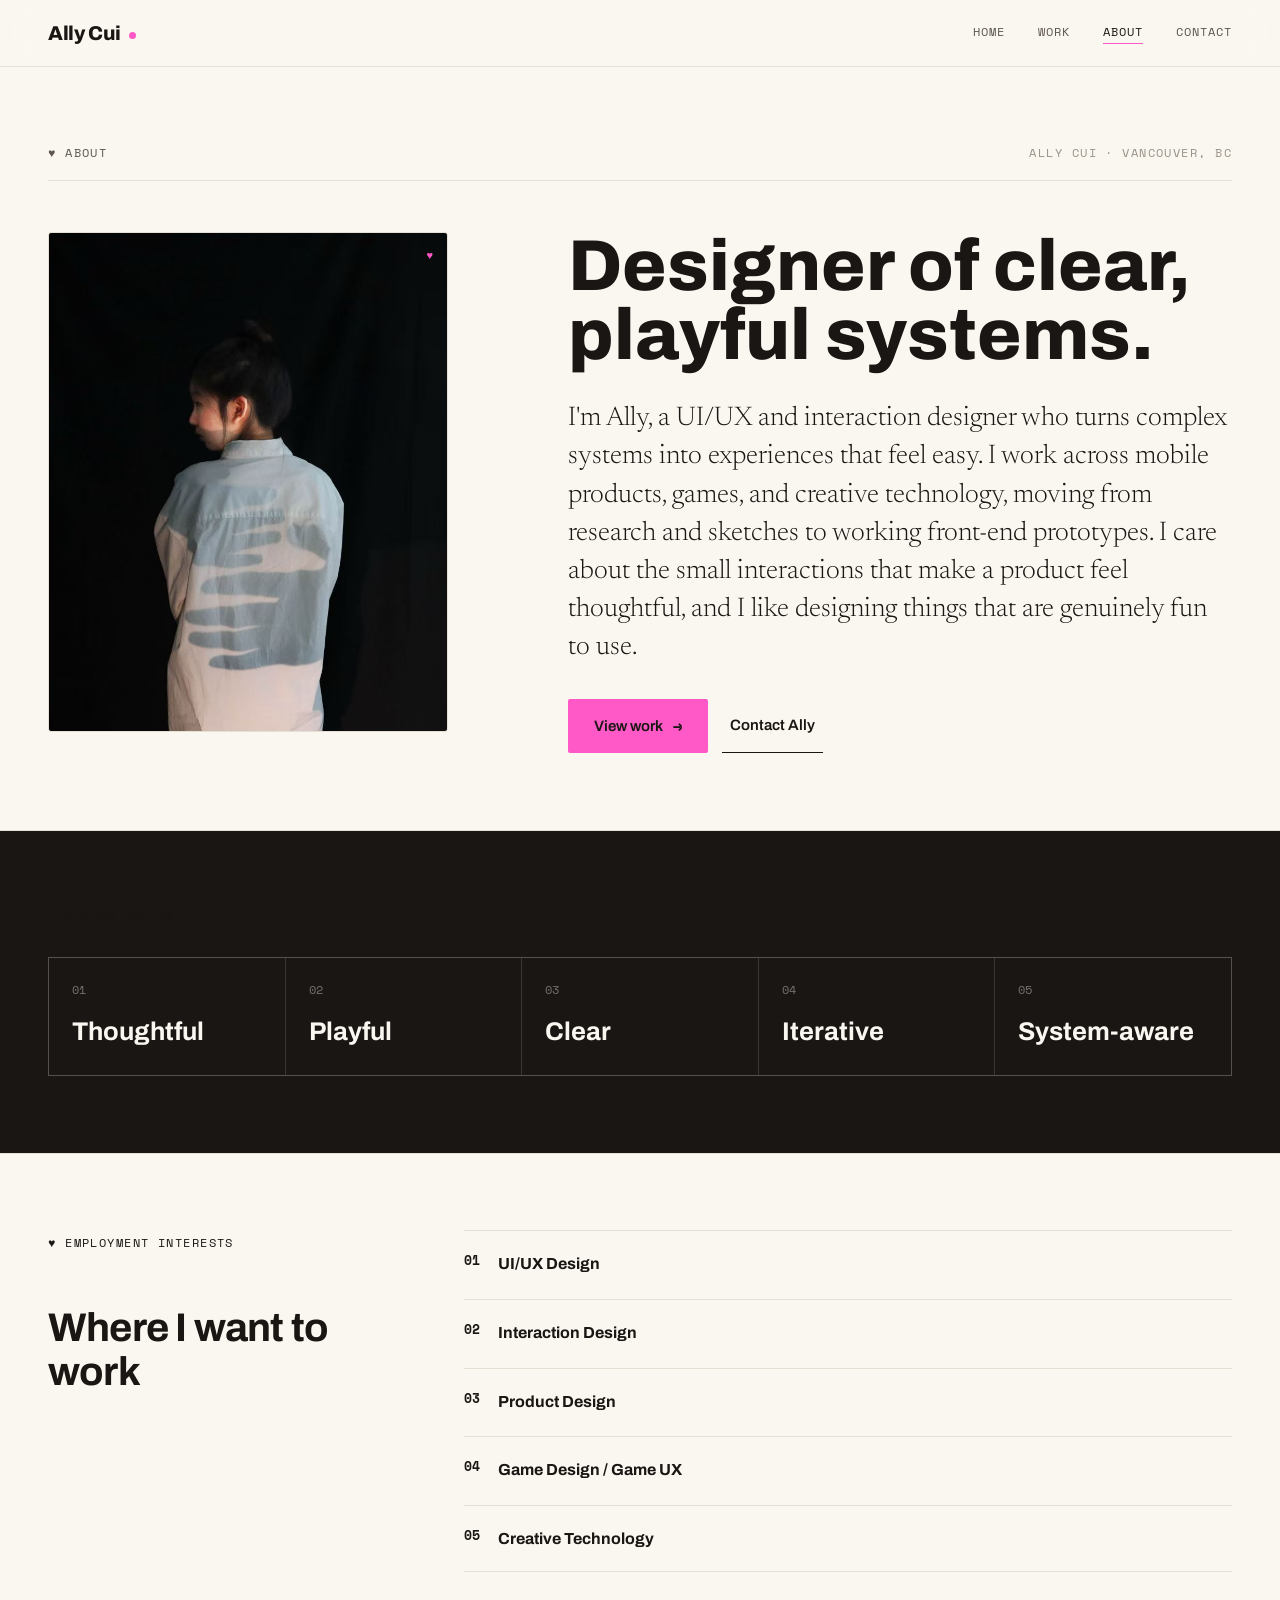
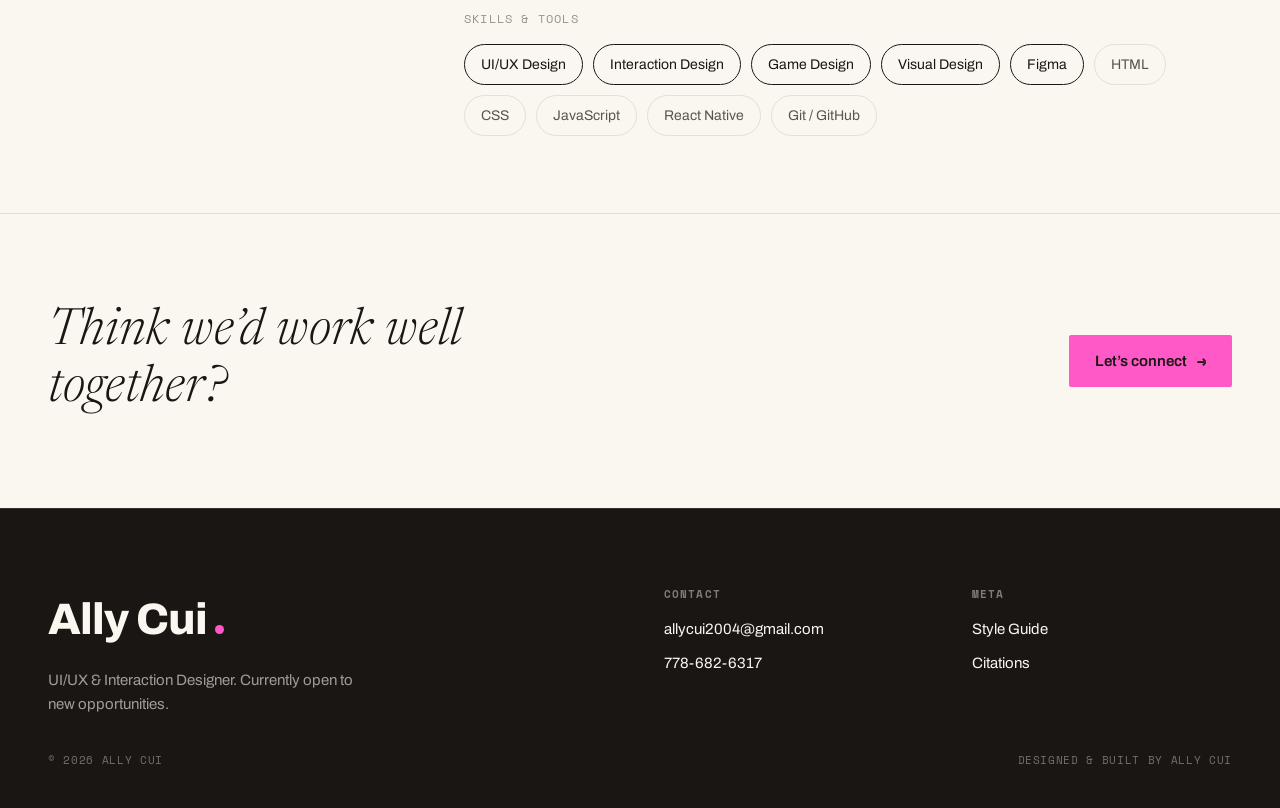
==== commit 61c4772b: "refine: unify portfolio visual details and accessibility patterns" ====
--- a/about.html
+++ b/about.html
@@ -29,19 +29,19 @@
 
     <main class="main-content" id="main-content">
       <section class="about-hero container" aria-labelledby="about-title">
-        <div class="section-kicker"><span>✦ About</span><span class="soft">Ally Cui &middot; Vancouver, BC</span></div>
+        <div class="section-kicker"><span><span aria-hidden="true">&hearts;</span> About</span><span class="soft">Ally Cui &middot; Vancouver, BC</span></div>
         <div class="about-hero__grid">
           <aside class="about-hero__media">
             <div class="media-frame media-frame--portrait">
               <img src="images/portrait.jpg" width="1440" height="960" alt="Ally Cui in profile against a dark backdrop, wearing a pale shirt with a soft projected shadow">
-              <span class="decor-float" aria-hidden="true">✦</span>
+              <span class="decor-float" aria-hidden="true">&hearts;</span>
             </div>
           </aside>
           <div class="about-hero__content">
             <h1 class="about-hero__title" id="about-title">Designer of clear, playful systems.</h1>
             <p class="about-hero__lead">I'm Ally, a UI/UX and interaction designer who turns complex systems into experiences that feel easy. I work across mobile products, games, and creative technology, moving from research and sketches to working front-end prototypes. I care about the small interactions that make a product feel thoughtful, and I like designing things that are genuinely fun to use.</p>
             <div class="button-row about-hero__actions">
-              <a class="button button--primary" href="work.html">View work <span class="arrow" aria-hidden="true">→</span></a>
+              <a class="button button--primary" href="work.html">View work <span class="arrow" aria-hidden="true">&rarr;</span></a>
               <a class="button button--minimal" href="contact.html">Contact Ally</a>
             </div>
           </div>
@@ -50,7 +50,7 @@
 
       <section class="about-values" aria-labelledby="values-title">
         <div class="container">
-          <h2 class="eyebrow" id="values-title">&#10022; DESIGN VALUES</h2>
+          <h2 class="eyebrow" id="values-title"><span aria-hidden="true">&hearts;</span> DESIGN VALUES</h2>
           <div class="about-values__grid">
             <article class="about-values__item"><p class="about-values__number">01</p><p class="about-values__label">Thoughtful</p></article>
             <article class="about-values__item"><p class="about-values__number">02</p><p class="about-values__label">Playful</p></article>
@@ -64,7 +64,7 @@
       <section class="case-section" aria-labelledby="interests-title">
         <div class="container two-column-copy">
           <div class="two-column-copy__aside">
-            <span class="eyebrow">✦ Employment Interests</span>
+            <span class="eyebrow"><span aria-hidden="true">&hearts;</span> Employment Interests</span>
             <h2 class="case-heading spaced-block" id="interests-title">Where I want to work</h2>
           </div>
           <div class="two-column-copy__main">
@@ -98,7 +98,7 @@
       <section class="about-cta">
         <div class="container about-cta__inner">
           <p class="about-cta__heading">Think we&rsquo;d work well together?</p>
-          <a class="button button--primary" href="contact.html">Let&rsquo;s connect <span class="arrow" aria-hidden="true">→</span></a>
+          <a class="button button--primary" href="contact.html">Let&rsquo;s connect <span class="arrow" aria-hidden="true">&rarr;</span></a>
         </div>
       </section>
     </main>
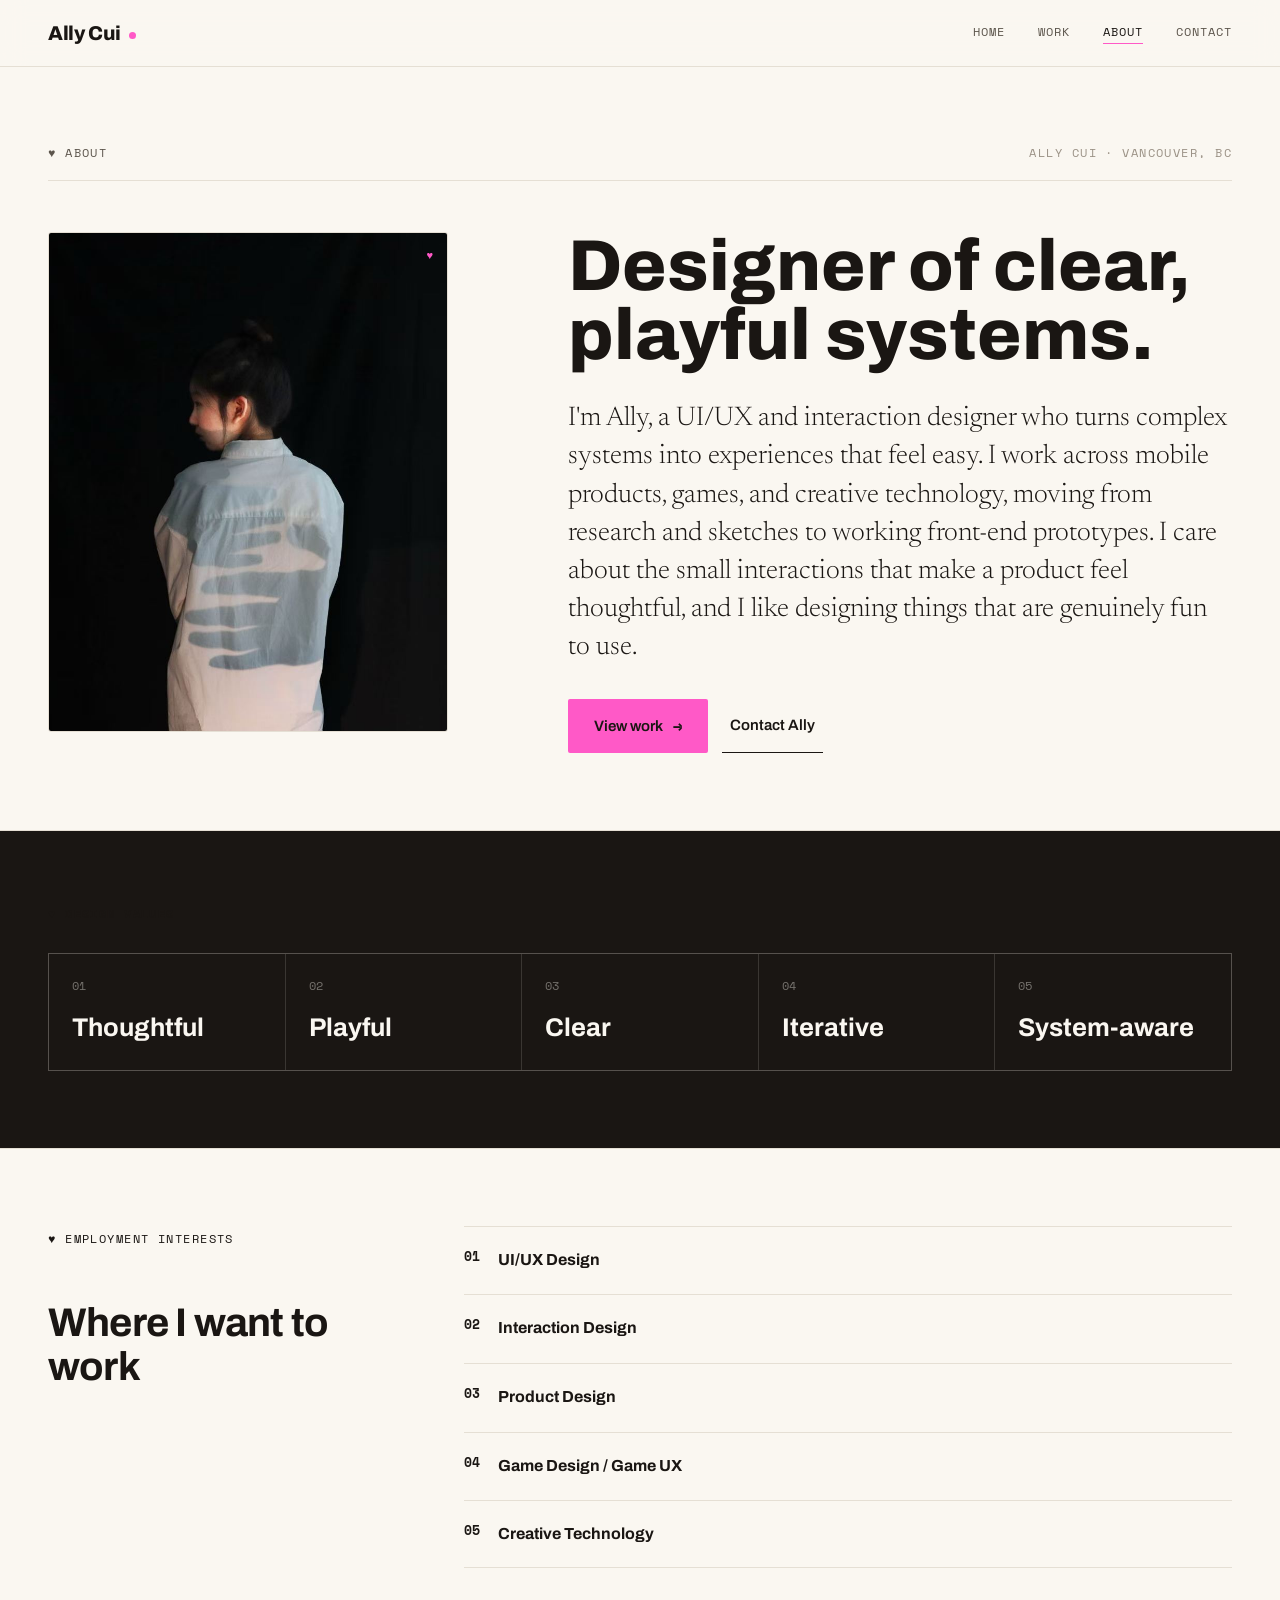
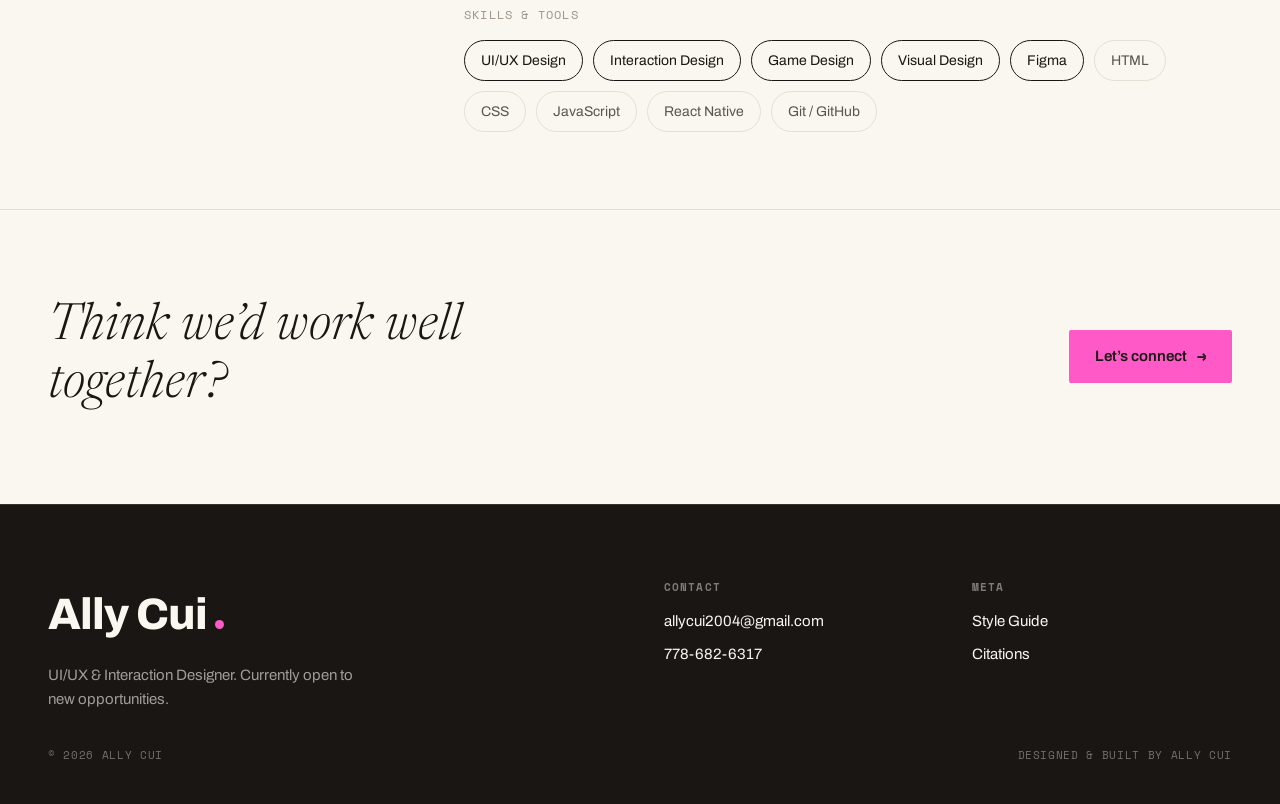
==== commit 3929e460: "refine: simplify style guide and update citations" ====
--- a/about.html
+++ b/about.html
@@ -19,6 +19,7 @@
 <body>
   <a class="skip-link" href="#main-content">Skip to content</a>
   <div class="site-shell">
+    <!-- Shared site header -->
     <header class="site-header">
       <div class="site-header__inner container">
         <a class="brand" href="index.html" aria-label="Ally Cui home"><span class="brand__name">Ally Cui</span><span class="brand__dot" aria-hidden="true"></span></a>
@@ -27,7 +28,9 @@
       </div>
     </header>
 
+    <!-- Main content -->
     <main class="main-content" id="main-content">
+      <!-- About hero with portrait and intro -->
       <section class="about-hero container" aria-labelledby="about-title">
         <div class="section-kicker"><span><span aria-hidden="true">&hearts;</span> About</span><span class="soft">Ally Cui &middot; Vancouver, BC</span></div>
         <div class="about-hero__grid">
@@ -48,6 +51,7 @@
         </div>
       </section>
 
+      <!-- Design values -->
       <section class="about-values" aria-labelledby="values-title">
         <div class="container">
           <h2 class="eyebrow" id="values-title"><span aria-hidden="true">&hearts;</span> DESIGN VALUES</h2>
@@ -61,6 +65,7 @@
         </div>
       </section>
 
+      <!-- Employment interests and skills -->
       <section class="case-section" aria-labelledby="interests-title">
         <div class="container two-column-copy">
           <div class="two-column-copy__aside">
@@ -95,6 +100,7 @@
         </div>
       </section>
 
+      <!-- Contact call-to-action -->
       <section class="about-cta">
         <div class="container about-cta__inner">
           <p class="about-cta__heading">Think we&rsquo;d work well together?</p>
@@ -103,6 +109,7 @@
       </section>
     </main>
 
+    <!-- Shared footer -->
     <footer class="site-footer">
       <div class="container site-footer__grid">
         <div class="site-footer__intro"><div class="site-footer__brand"><span class="site-footer__brand-name">Ally Cui</span><span class="site-footer__dot" aria-hidden="true"></span></div><p class="site-footer__description">UI/UX &amp; Interaction Designer. Currently open to new opportunities.</p></div>
--- a/css/variables.css
+++ b/css/variables.css
@@ -1,3 +1,5 @@
+/* Design tokens: colours, typography, spacing, radii, borders, and motion values */
+
 :root {
   --color-paper: #faf7f1;
   --color-ink: #1a1613;
--- a/css/base.css
+++ b/css/base.css
@@ -1,3 +1,5 @@
+/* Global reset and base element styles */
+
 *,
 *::before,
 *::after {
@@ -49,6 +51,37 @@
   font: inherit;
 }
 
+/* Heading scale */
+
+h1,
+h2,
+h3,
+h4,
+h5,
+h6 {
+  color: var(--color-ink);
+  font-family: var(--font-sans);
+  font-weight: 700;
+  line-height: 1.12;
+}
+
+h1 {
+  font-size: clamp(2.5rem, 8vw, 6rem);
+  letter-spacing: -0.035em;
+}
+
+h2 {
+  font-size: clamp(2rem, 5vw, 3.75rem);
+  letter-spacing: -0.025em;
+}
+
+h3 {
+  font-size: clamp(1.5rem, 3vw, 2.25rem);
+  letter-spacing: -0.02em;
+}
+
+/* Selection highlight and keyboard focus ring */
+
 ::selection {
   background: var(--color-accent);
   color: var(--color-ink);
@@ -59,6 +92,8 @@
   outline-offset: 4px;
   box-shadow: var(--focus-ring);
 }
+
+/* Skip-to-content link: visually hidden until focused */
 
 .skip-link {
   position: fixed;
@@ -79,6 +114,8 @@
 .skip-link:focus-visible {
   transform: translateY(0);
 }
+
+/* Utility colour and type classes */
 
 .eyebrow {
   color: var(--color-ink);
@@ -110,6 +147,8 @@
   color: var(--color-ink);
 }
 
+/* Underline text link */
+
 .text-link {
   display: inline-flex;
   align-items: center;
@@ -126,6 +165,8 @@
   color: var(--color-ink);
 }
 
+/* Arrow: inherits Space Mono for consistent glyph rendering */
+
 .arrow {
   font-family: var(--font-mono);
 }
--- a/css/components.css
+++ b/css/components.css
@@ -1,3 +1,7 @@
+/* Reusable UI components: header, navigation, buttons, cards, media, and case study elements */
+
+/* Animations */
+
 @keyframes ac-float {
   0%,
   100% {
@@ -18,6 +22,8 @@
     transform: translateX(-50%);
   }
 }
+
+/* Page shell, sticky header, and brand mark */
 
 .site-shell {
   display: flex;
@@ -64,6 +70,8 @@
   transform: translateY(-1px);
 }
 
+/* Mobile navigation toggle button */
+
 .nav-toggle {
   display: none;
   min-width: 2.75rem;
@@ -83,6 +91,8 @@
   background: currentColor;
 }
 
+/* Primary navigation */
+
 .site-nav {
   display: flex;
   align-items: center;
@@ -106,6 +116,8 @@
   border-bottom-color: var(--color-accent);
   color: var(--color-ink);
 }
+
+/* Buttons and button groups */
 
 .button-row {
   display: flex;
@@ -178,6 +190,8 @@
   letter-spacing: 0.12em;
   text-transform: uppercase;
 }
+
+/* Scrolling marquee banner */
 
 .marquee {
   overflow: hidden;
@@ -206,6 +220,8 @@
   padding-right: 2.125rem;
 }
 
+/* Media frames: images, portraits, and project thumbnails */
+
 .media-frame {
   position: relative;
   overflow: hidden;
@@ -265,6 +281,8 @@
   font-size: 0.6875rem;
 }
 
+/* Featured project cards */
+
 .project-card {
   display: grid;
   grid-template-columns: repeat(12, 1fr);
@@ -323,6 +341,8 @@
   line-height: 1.62;
 }
 
+/* Metadata rows, tag pills, and breadcrumb trail */
+
 .metadata-row {
   display: flex;
   gap: 2.25rem;
@@ -374,6 +394,8 @@
   text-decoration-color: var(--color-accent);
   text-underline-offset: 0.18em;
 }
+
+/* Case study project meta grid and video preview card */
 
 .meta-grid {
   display: grid;
@@ -475,6 +497,8 @@
   text-transform: uppercase;
 }
 
+/* Figures, captions, and phone mockup sizing */
+
 .caption,
 .figure-card figcaption,
 .video-card figcaption {
@@ -511,6 +535,8 @@
   object-fit: contain;
 }
 
+/* Before/after label rows and badge chips */
+
 .label-row {
   display: flex;
   align-items: center;
@@ -538,6 +564,8 @@
   color: var(--color-muted);
   font-size: 0.875rem;
 }
+
+/* Callout boxes, design question cards, and decision lists */
 
 .callout {
   margin-top: 1.75rem;
@@ -635,6 +663,8 @@
 .section--dark .callout-list__text strong {
   color: var(--color-paper);
 }
+
+/* Player role cards and technology support cards */
 
 .role-card {
   border: var(--border-thin);
@@ -708,6 +738,8 @@
   color: var(--color-accent);
 }
 
+/* Contact link rows */
+
 .contact-list {
   display: flex;
   flex-direction: column;
@@ -753,6 +785,8 @@
   font-family: var(--font-mono);
   font-size: 1.125rem;
 }
+
+/* Expandable video description and transcript */
 
 .transcript-debt {
   margin-top: var(--space-4);
@@ -807,6 +841,8 @@
 .section--dark .transcript-debt p {
   color: rgba(250, 247, 241, 0.7);
 }
+
+/* Work listing cards */
 
 .work-card {
   display: block;
@@ -874,6 +910,8 @@
   padding-top: var(--space-5);
 }
 
+/* Next and previous project navigation */
+
 .next-project {
   display: flex;
   align-items: center;
@@ -927,6 +965,8 @@
   letter-spacing: -0.02em;
 }
 
+/* Site footer */
+
 .site-footer {
   border-top: 1px solid rgba(250, 247, 241, 0.12);
   background: var(--color-ink);
--- a/css/layout.css
+++ b/css/layout.css
@@ -1,3 +1,7 @@
+/* Structural layout: container, grids, hero splits, case study sections, and spacing utilities */
+
+/* Centred page container */
+
 .container {
   width: min(100% - (var(--container-pad) * 2), var(--container-max));
   margin-inline: auto;
@@ -6,6 +10,8 @@
 .main-content {
   flex: 1;
 }
+
+/* Section spacing and background modifiers */
 
 .section {
   padding-block: clamp(3.5rem, 8vw, 6.875rem) clamp(1.875rem, 4vw, 3.75rem);
@@ -30,6 +36,8 @@
   gap: clamp(1.5rem, 4vw, 3rem);
 }
 
+/* Split hero: copy column left, media column right */
+
 .split-hero {
   display: grid;
   grid-template-columns: repeat(12, 1fr);
@@ -47,6 +55,8 @@
   grid-column: span 5;
   min-width: 13.75rem;
 }
+
+/* Two-column layout: narrow aside and wide main content */
 
 .two-column-copy {
   display: grid;
@@ -70,6 +80,8 @@
   gap: clamp(1.75rem, 4vw, 3rem);
 }
 
+/* Case study section layout */
+
 .case-section {
   border-top: var(--border-thin);
   padding-block: clamp(3rem, 6vw, 5.5rem);
@@ -91,6 +103,8 @@
   min-width: 17.5rem;
 }
 
+/* Responsive image comparison grid */
+
 .media-grid {
   display: grid;
   grid-template-columns: repeat(auto-fit, minmax(17.5rem, 1fr));
--- a/css/templates.css
+++ b/css/templates.css
@@ -1,3 +1,7 @@
+/* Page-specific template rules: home, work, case studies, about, style guide, and citations */
+
+/* Home page */
+
 .home-hero {
   padding-block: clamp(1.75rem, 5vw, 4rem) clamp(2.5rem, 6vw, 5.625rem);
 }
@@ -110,6 +114,8 @@
 .home-contact__actions {
   margin-top: 2.75rem;
 }
+
+/* Work page */
 
 .work-hero {
   padding-block: clamp(2.5rem, 6vw, 6rem) clamp(2.25rem, 5vw, 3.75rem);
@@ -170,6 +176,8 @@
   font-style: italic;
 }
 
+/* Case study pages */
+
 .case-hero {
   padding-block: clamp(1.5rem, 3vw, 2.5rem) clamp(2.5rem, 5vw, 4rem);
 }
@@ -232,6 +240,8 @@
   font-weight: 300;
   line-height: 1.4;
 }
+
+/* About page */
 
 .about-hero {
   padding-block: clamp(2.5rem, 6vw, 6rem);
@@ -341,38 +351,20 @@
   line-height: 1.12;
 }
 
+/* Style guide page */
+
 .style-hero {
-  padding-block: clamp(2.5rem, 6vw, 5.5rem);
-}
-
-.style-foundations,
+  padding-block: clamp(2.5rem, 6vw, 5.5rem) clamp(1.5rem, 3vw, 2rem);
+}
+
 .style-components {
-  border-top: var(--border-thin);
   padding-block: clamp(3rem, 6vw, 5rem);
-}
-
-.style-section-header {
-  max-width: 52rem;
-  margin-bottom: clamp(1.75rem, 4vw, 3rem);
-}
-
-.style-section-header .case-heading {
-  margin-top: var(--space-4);
-}
-
-.style-swatch-grid,
-.style-type-grid,
-.style-map-grid {
-  display: grid;
-  grid-template-columns: repeat(auto-fit, minmax(14rem, 1fr));
-  gap: 1px;
-  border: var(--border-thin);
-  background: var(--color-line);
-}
-
-.style-swatch,
-.style-type-grid article,
-.style-map-grid article {
+  padding-top: clamp(1.25rem, 3vw, 2rem);
+}
+
+/* Colour swatches */
+
+.style-swatch {
   background: var(--color-paper);
   padding: clamp(1.25rem, 2.4vw, 2rem);
 }
@@ -426,23 +418,58 @@
   font-size: 0.75rem;
 }
 
-.style-layout-demo {
-  display: grid;
-  grid-template-columns: 2fr 1fr 1fr;
+.style-swatch-list {
+  display: grid;
+  gap: 1px;
+  border: var(--border-thin);
+  background: var(--color-line);
+}
+
+.style-swatch-list .style-swatch {
+  min-height: 8rem;
+  border-top-width: 2rem;
+}
+
+/* Typography specimen stack */
+
+.style-type-stack {
+  display: grid;
+  gap: var(--space-5);
+}
+
+.style-type-stack article + article {
+  border-top: var(--border-thin);
+  padding-top: var(--space-5);
+}
+
+.style-type-stack .home-section-heading {
+  font-size: clamp(2rem, 5vw, 3rem);
+}
+
+.style-heading-demo {
+  display: grid;
   gap: var(--space-4);
-  margin-top: var(--space-7);
-}
-
-.style-layout-demo div {
-  border: var(--border-thin);
-  border-radius: var(--radius-card);
-  padding: clamp(1.25rem, 3vw, 2rem);
-  color: var(--color-muted);
-  font-family: var(--font-mono);
-  font-size: 0.75rem;
-  letter-spacing: 0.08em;
-  text-transform: uppercase;
-}
+}
+
+.style-heading-demo h1,
+.style-heading-demo h2,
+.style-heading-demo h3 {
+  margin: 0;
+}
+
+.style-heading-demo h1 {
+  font-size: clamp(2.25rem, 5vw, 4rem);
+}
+
+.style-heading-demo h2 {
+  font-size: clamp(1.875rem, 4vw, 3rem);
+}
+
+.style-heading-demo h3 {
+  font-size: clamp(1.5rem, 3vw, 2.125rem);
+}
+
+/* Component documentation grid */
 
 .style-component {
   border-top: var(--border-thin);
@@ -505,6 +532,21 @@
   display: inline-block;
 }
 
+.style-marquee-demo {
+  margin-top: 0;
+}
+
+.style-marquee-demo .marquee__track {
+  animation-duration: calc(var(--duration-marquee) * 1.5);
+}
+
+.style-marquee-demo .marquee__set {
+  min-width: 34rem;
+  gap: var(--space-5);
+  justify-content: flex-start;
+  padding-right: var(--space-5);
+}
+
 .style-card-demo {
   grid-template-columns: 1fr;
 }
@@ -521,8 +563,29 @@
 }
 
 .style-footer-demo .site-footer__grid {
-  grid-template-columns: 1fr 1fr;
+  width: auto;
+  grid-template-columns: 1fr;
   padding: var(--space-7);
+}
+
+.style-footer-demo .site-footer__intro,
+.style-footer-demo .site-footer__column,
+.style-footer-demo .site-footer__column--wide {
+  grid-column: auto;
+  min-width: 0;
+}
+
+.style-footer-demo .site-footer__bottom {
+  width: auto;
+  padding: 0 var(--space-7) var(--space-7);
+}
+
+.style-next-project-demo {
+  padding: var(--space-7);
+}
+
+.style-next-project-demo .next-project {
+  width: auto;
 }
 
 .style-note {
@@ -531,15 +594,7 @@
   font-size: 0.9375rem;
 }
 
-.style-map-grid h3 {
-  margin-bottom: var(--space-3);
-  font-size: 1.25rem;
-}
-
-.style-map-grid p {
-  color: var(--color-muted);
-  line-height: 1.6;
-}
+/* Citations page */
 
 .citation-hero {
   padding-block: clamp(2.5rem, 6vw, 5.5rem);
--- a/css/responsive.css
+++ b/css/responsive.css
@@ -1,3 +1,6 @@
+/* Responsive overrides: tablet (900px), small tablet (768px), mobile (480px), and reduced motion */
+
+/* Tablet: collapse navigation, stack multi-column layouts */
 @media (max-width: 900px) {
   .site-header__inner {
     align-items: center;
@@ -66,6 +69,7 @@
   }
 }
 
+/* Small tablet: typography and layout adjustments */
 @media (max-width: 768px) {
   .section-kicker {
     align-items: flex-start;
@@ -109,7 +113,6 @@
   }
 
   .style-doc-grid,
-  .style-layout-demo,
   .style-footer-demo .site-footer__grid {
     grid-template-columns: 1fr;
   }
@@ -124,6 +127,7 @@
   }
 }
 
+/* Mobile: compact spacing and full-width buttons */
 @media (max-width: 480px) {
   .site-header__inner {
     padding-block: 0.875rem;
@@ -154,12 +158,6 @@
     font-size: 0.75rem;
   }
 
-  .style-swatch-grid,
-  .style-type-grid,
-  .style-map-grid {
-    grid-template-columns: 1fr;
-  }
-
   .style-doc-grid pre {
     white-space: pre-wrap;
   }
@@ -179,6 +177,7 @@
   }
 }
 
+/* Reduced motion: disable animations and transitions */
 @media (prefers-reduced-motion: reduce) {
   html {
     scroll-behavior: auto;
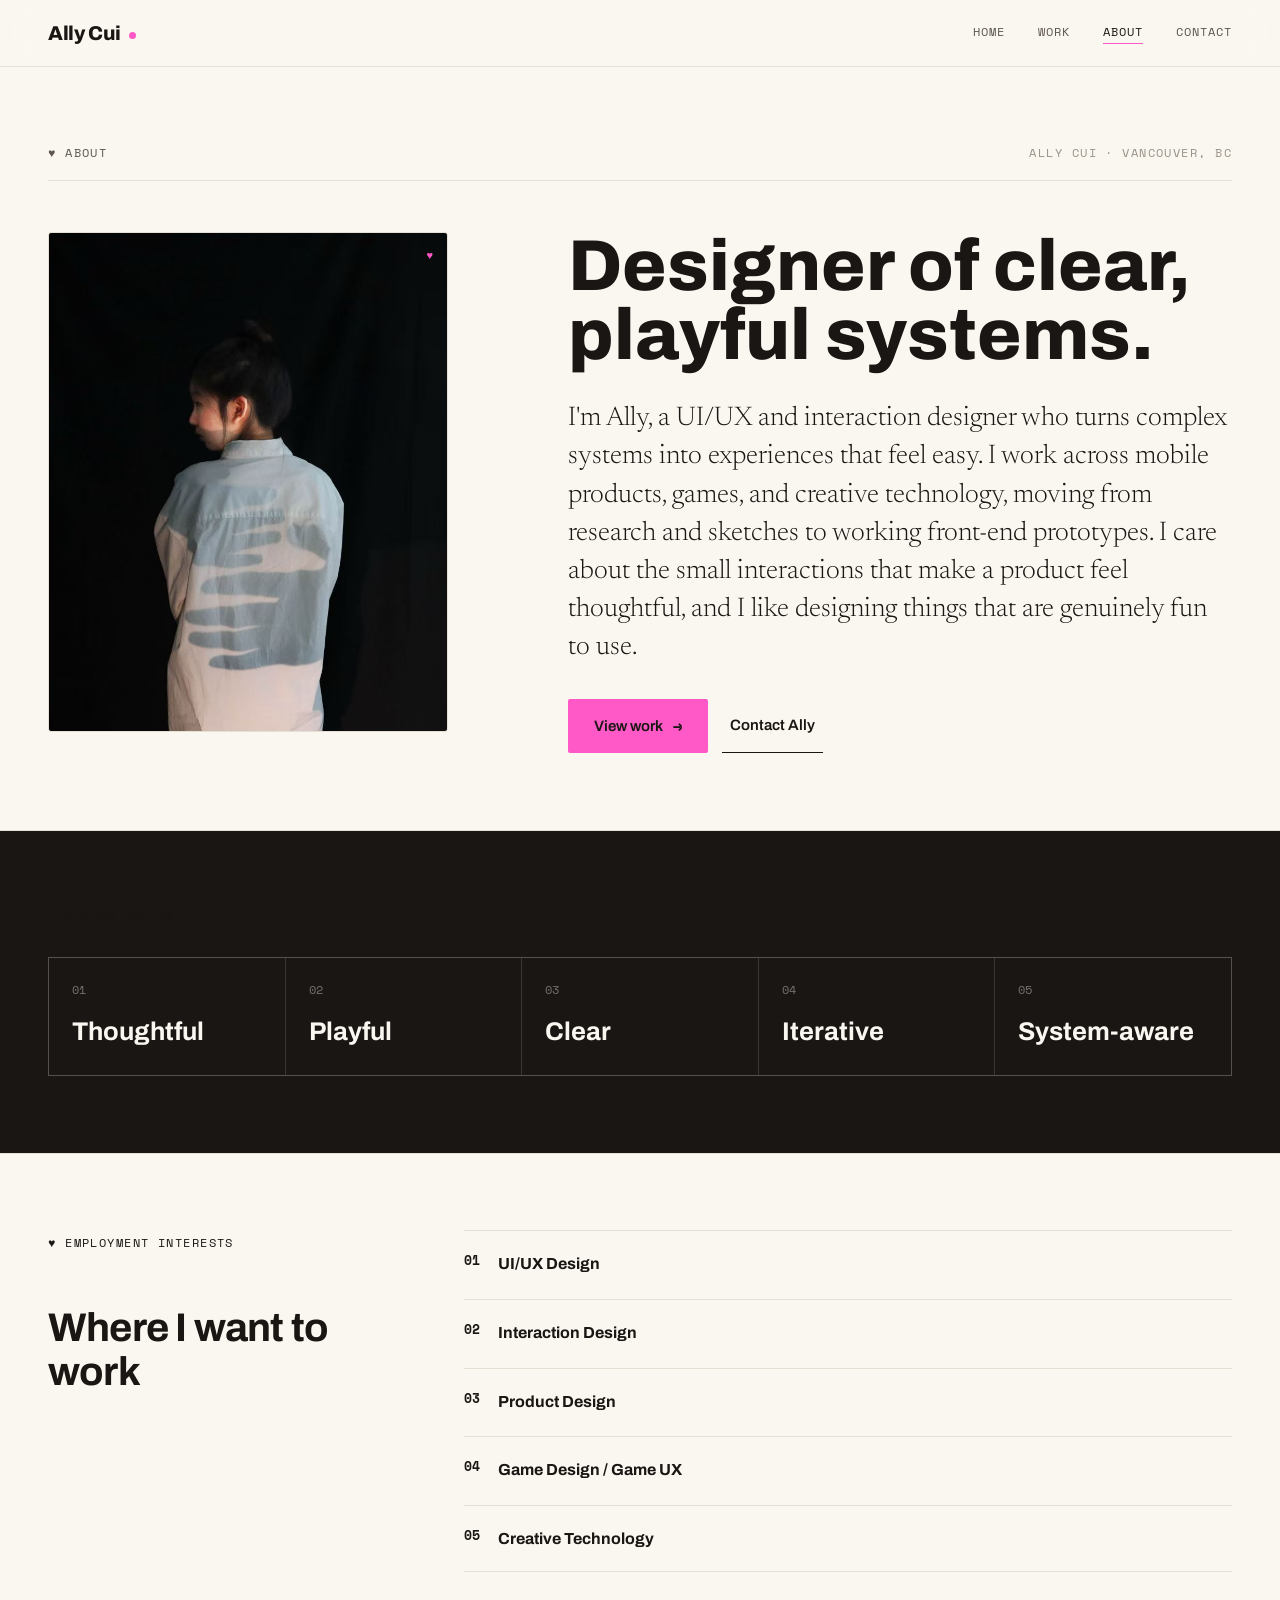
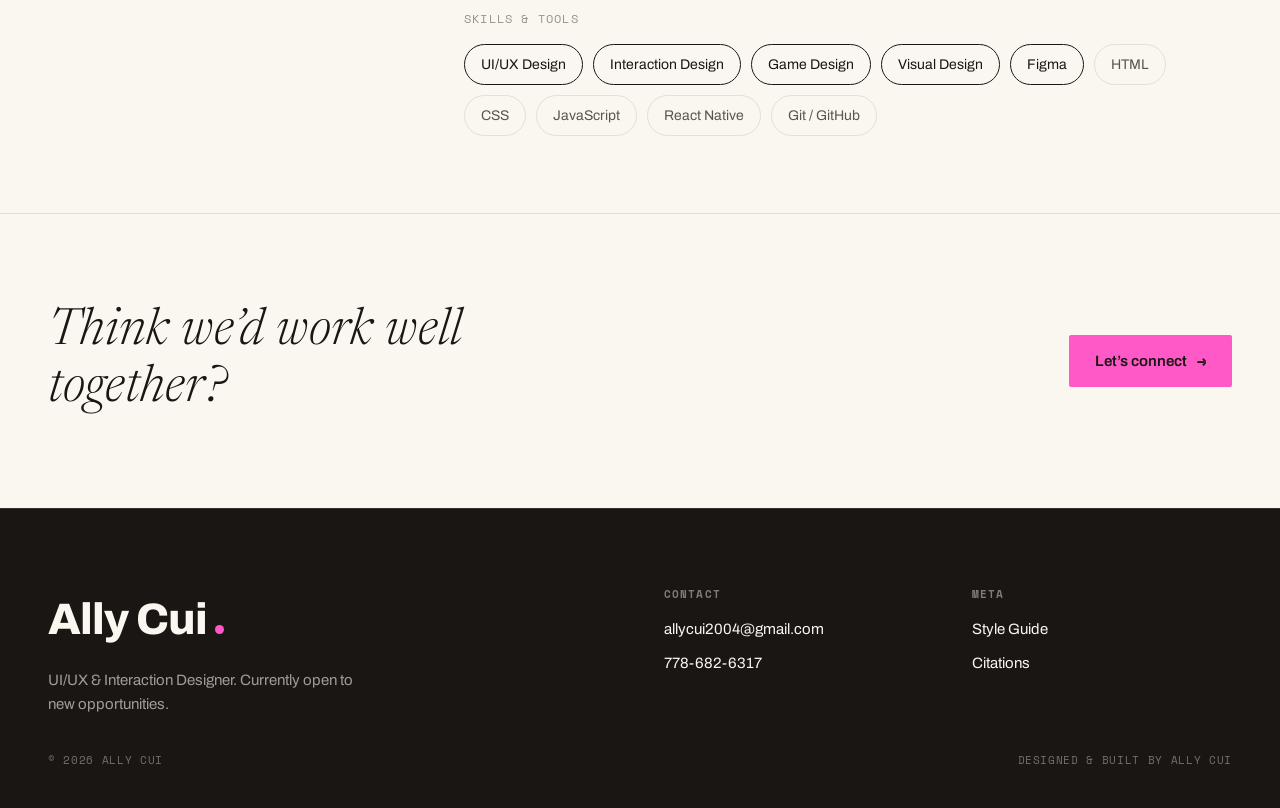
==== commit 3bbd0469: "refine: update style guide, citations, and code documentation" ====
--- a/about.html
+++ b/about.html
@@ -12,7 +12,7 @@
   <link rel="stylesheet" href="css/base.css">
   <link rel="stylesheet" href="css/components.css">
   <link rel="stylesheet" href="css/layout.css">
-  <link rel="stylesheet" href="css/templates.css">
+  <link rel="stylesheet" href="css/pages/about.css">
   <link rel="stylesheet" href="css/responsive.css">
   <script src="js/main.js" defer></script>
 </head>
@@ -70,7 +70,7 @@
         <div class="container two-column-copy">
           <div class="two-column-copy__aside">
             <span class="eyebrow"><span aria-hidden="true">&hearts;</span> Employment Interests</span>
-            <h2 class="case-heading spaced-block" id="interests-title">Where I want to work</h2>
+            <h2 class="section-heading spaced-block" id="interests-title">Where I want to work</h2>
           </div>
           <div class="two-column-copy__main">
             <div class="callout-list">
@@ -81,8 +81,8 @@
               <div class="callout-list__item"><span class="callout-list__marker">05</span><p class="callout-list__text"><strong>Creative Technology</strong></p></div>
             </div>
 
-            <div class="home-about__tags">
-              <div class="home-about__tag-heading">Skills &amp; Tools</div>
+            <div class="tag-group">
+              <div class="tag-group__label">Skills &amp; Tools</div>
               <div class="tag-list" aria-label="Design skills and tools">
                 <span class="tag tag--active">UI/UX Design</span>
                 <span class="tag tag--active">Interaction Design</span>
--- a/css/base.css
+++ b/css/base.css
@@ -1,5 +1,4 @@
 /* Global reset and base element styles */
-
 *,
 *::before,
 *::after {
@@ -51,50 +50,19 @@
   font: inherit;
 }
 
-/* Heading scale */
-
-h1,
-h2,
-h3,
-h4,
-h5,
-h6 {
-  color: var(--color-ink);
-  font-family: var(--font-sans);
-  font-weight: 700;
-  line-height: 1.12;
-}
-
-h1 {
-  font-size: clamp(2.5rem, 8vw, 6rem);
-  letter-spacing: -0.035em;
-}
-
-h2 {
-  font-size: clamp(2rem, 5vw, 3.75rem);
-  letter-spacing: -0.025em;
-}
-
-h3 {
-  font-size: clamp(1.5rem, 3vw, 2.25rem);
-  letter-spacing: -0.02em;
-}
-
 /* Selection highlight and keyboard focus ring */
-
 ::selection {
   background: var(--color-accent);
   color: var(--color-ink);
 }
-
+/* https://developer.mozilla.org/en-US/docs/Web/CSS/Reference/Selectors/:focus-visible */
 :focus-visible {
   outline: 2px solid var(--color-accent);
   outline-offset: 4px;
   box-shadow: var(--focus-ring);
 }
-
+/* https://www.w3schools.com/accessibility/accessibility_skip_links.php */
 /* Skip-to-content link: visually hidden until focused */
-
 .skip-link {
   position: fixed;
   top: var(--space-4);
@@ -116,7 +84,6 @@
 }
 
 /* Utility colour and type classes */
-
 .eyebrow {
   color: var(--color-ink);
   font-family: var(--font-mono);
@@ -137,18 +104,7 @@
   color: var(--color-accent);
 }
 
-.section--dark .eyebrow,
-.section--dark .accent {
-  color: var(--color-accent);
-}
-
-.project-card__meta .accent,
-.metadata-row .accent {
-  color: var(--color-ink);
-}
-
 /* Underline text link */
-
 .text-link {
   display: inline-flex;
   align-items: center;
@@ -166,7 +122,6 @@
 }
 
 /* Arrow: inherits Space Mono for consistent glyph rendering */
-
 .arrow {
   font-family: var(--font-mono);
 }
--- a/css/components.css
+++ b/css/components.css
@@ -12,7 +12,8 @@
     transform: translateY(-7px);
   }
 }
-
+/* https://codepen.io/bitgrip-thomas/pen/mdZbgXN */
+/* The track moves by half its width because the markup contains two identical ticker sets. */
 @keyframes ac-marquee {
   0% {
     transform: translateX(0);
@@ -289,7 +290,8 @@
   align-items: center;
   gap: clamp(1.25rem, 4vw, 3rem);
 }
-
+/* https://www.w3schools.com/Css/css_combinators.asp */
+/* Separates later cards without requiring an extra modifier class in HTML. */
 .project-card + .project-card {
   border-top: var(--border-thin);
   margin-top: clamp(2.5rem, 6vw, 4.5rem);
@@ -359,6 +361,16 @@
   text-transform: uppercase;
 }
 
+.section--dark .eyebrow,
+.section--dark .accent {
+  color: var(--color-accent);
+}
+
+.project-card__meta .accent,
+.metadata-row .accent {
+  color: var(--color-ink);
+}
+
 .tag-list {
   display: flex;
   flex-wrap: wrap;
@@ -378,6 +390,67 @@
   color: var(--color-ink);
 }
 
+.tag-group {
+  margin-top: 2.375rem;
+}
+
+.tag-group__label {
+  margin-bottom: var(--space-4);
+  color: var(--color-soft);
+  font-family: var(--font-mono);
+  font-size: 0.75rem;
+  letter-spacing: 0.1em;
+  text-transform: uppercase;
+}
+
+.page-title {
+  margin-top: clamp(1.5rem, 4vw, 2.5rem);
+  font-weight: 800;
+  letter-spacing: -0.035em;
+  line-height: 0.92;
+}
+
+.page-title--work {
+  font-size: clamp(2.875rem, 9vw, 7.375rem);
+}
+
+.page-title--hero {
+  font-size: clamp(3.375rem, 12vw, 10rem);
+}
+
+.page-title--long {
+  font-size: clamp(2.625rem, 9.5vw, 8.25rem);
+}
+
+.page-lead {
+  margin-top: 1.75rem;
+  font-family: var(--font-serif);
+  font-style: italic;
+  font-weight: 300;
+  line-height: 1.36;
+}
+
+.page-lead--work {
+  max-width: 30ch;
+  font-size: clamp(1.25rem, 2.4vw, 1.875rem);
+}
+
+.page-lead--hero {
+  max-width: 42ch;
+  font-size: clamp(1.3125rem, 2.6vw, 2.125rem);
+}
+
+.section-heading {
+  font-size: clamp(1.625rem, 3.2vw, 2.5rem);
+  font-weight: 700;
+  letter-spacing: -0.02em;
+  line-height: 1.1;
+}
+
+.section-heading--large {
+  font-size: clamp(1.75rem, 3.6vw, 2.875rem);
+}
+
 .breadcrumb {
   padding-top: clamp(1.5rem, 3vw, 2.5rem);
   color: var(--color-soft);
@@ -397,6 +470,7 @@
 
 /* Case study project meta grid and video preview card */
 
+/*https://bengammon.co.uk/colouring-css-grid-lines/ */
 .meta-grid {
   display: grid;
   grid-template-columns: repeat(auto-fit, minmax(9.375rem, 1fr));
@@ -453,6 +527,8 @@
   background: rgba(26, 22, 19, 0.34);
 }
 
+/* Official YouTube thumbnail URLs provide lightweight video preview images
+   without embedding the full video player in the page. */
 .video-card--stylist .video-card__link {
   background-image: url("https://img.youtube.com/vi/gbyDAjrPlco/maxresdefault.jpg");
 }
@@ -498,7 +574,6 @@
 }
 
 /* Figures, captions, and phone mockup sizing */
-
 .caption,
 .figure-card figcaption,
 .video-card figcaption {
@@ -788,14 +863,14 @@
 
 /* Expandable video description and transcript */
 
-.transcript-debt {
+.video-transcript {
   margin-top: var(--space-4);
   border: var(--border-thin);
   border-radius: var(--radius-media);
   padding: var(--space-4);
 }
 
-.transcript-debt summary {
+.video-transcript summary {
   cursor: pointer;
   font-family: var(--font-mono);
   font-size: 0.75rem;
@@ -803,7 +878,7 @@
   text-transform: uppercase;
 }
 
-.transcript-debt p {
+.video-transcript p {
   margin-top: var(--space-3);
   color: var(--color-muted);
   font-size: 0.9375rem;
@@ -834,11 +909,11 @@
   margin-top: 0;
 }
 
-.section--dark .transcript-debt {
+.section--dark .video-transcript {
   border-color: rgba(250, 247, 241, 0.2);
 }
 
-.section--dark .transcript-debt p {
+.section--dark .video-transcript p {
   color: rgba(250, 247, 241, 0.7);
 }
 
--- a/css/layout.css
+++ b/css/layout.css
@@ -13,6 +13,10 @@
 
 /* Section spacing and background modifiers */
 
+/* Fluid sizing with clamp():
+   https://css-tricks.com/almanac/functions/c/clamp/ */
+
+/* https://moderncsstools.com/guides/fluid-typography/ */
 .section {
   padding-block: clamp(3.5rem, 8vw, 6.875rem) clamp(1.875rem, 4vw, 3.75rem);
 }
@@ -28,12 +32,6 @@
 
 .section--bordered {
   border-top: var(--border-thin);
-}
-
-.twelve-grid {
-  display: grid;
-  grid-template-columns: repeat(12, 1fr);
-  gap: clamp(1.5rem, 4vw, 3rem);
 }
 
 /* Split hero: copy column left, media column right */
@@ -74,6 +72,7 @@
   min-width: 17.5rem;
 }
 
+/* https://developer.mozilla.org/en-US/docs/Web/CSS/Reference/Values/minmax */
 .card-grid {
   display: grid;
   grid-template-columns: repeat(auto-fit, minmax(20rem, 1fr));
--- a/css/pages/about.css
+++ b/css/pages/about.css
@@ -0,0 +1,100 @@
+/* About page */
+.about-hero {
+  padding-block: clamp(2.5rem, 6vw, 6rem);
+}
+
+.about-hero__grid {
+  display: grid;
+  grid-template-columns: repeat(12, 1fr);
+  align-items: start;
+  gap: clamp(1.75rem, 5vw, 4rem);
+  margin-top: clamp(2rem, 4vw, 3.5rem);
+}
+
+.about-hero__media {
+  position: sticky;
+  top: 6rem;
+  grid-column: span 5;
+  max-width: 25rem;
+}
+
+.about-hero__content {
+  grid-column: span 7;
+  max-width: 46rem;
+}
+
+.about-hero__title {
+  font-size: clamp(2.5rem, 6vw, 4.5rem);
+  font-weight: 800;
+  letter-spacing: 0;
+  line-height: 0.96;
+}
+
+.about-hero__lead {
+  margin-top: 1.875rem;
+  font-family: var(--font-serif);
+  font-size: clamp(1.1875rem, 2.1vw, 1.6875rem);
+  font-weight: 300;
+  line-height: 1.42;
+}
+
+.about-hero__actions {
+  margin-top: var(--space-7);
+}
+
+.about-values {
+  border-top: var(--border-thin);
+  background: var(--color-ink);
+  color: var(--color-paper);
+  padding-block: clamp(3rem, 6vw, 5.5rem);
+}
+
+.about-values__grid {
+  display: grid;
+  grid-template-columns: repeat(5, 1fr);
+  gap: 1px;
+  margin-top: var(--space-7);
+  border: 1px solid rgba(250, 247, 241, 0.14);
+  background: rgba(250, 247, 241, 0.14);
+}
+
+.about-values__item {
+  background: var(--color-ink);
+  padding: clamp(1.25rem, 1.8vw, 1.625rem);
+}
+
+.about-values__number {
+  color: rgba(250, 247, 241, 0.4);
+  font-family: var(--font-mono);
+  font-size: 0.75rem;
+}
+
+.about-values__label {
+  margin-top: 0.875rem;
+  font-size: clamp(1.25rem, 2vw, 1.625rem);
+  font-weight: 700;
+}
+
+.about-cta {
+  border-top: var(--border-thin);
+  background: var(--color-paper);
+}
+
+.about-cta__inner {
+  display: flex;
+  align-items: center;
+  justify-content: space-between;
+  gap: var(--space-6);
+  flex-wrap: wrap;
+  padding-block: clamp(3rem, 7vw, 6rem);
+}
+
+.about-cta__heading {
+  max-width: 16ch;
+  font-family: var(--font-serif);
+  font-size: clamp(1.625rem, 4vw, 3.25rem);
+  font-style: italic;
+  font-weight: 300;
+  letter-spacing: 0;
+  line-height: 1.12;
+}
--- a/css/responsive.css
+++ b/css/responsive.css
@@ -162,10 +162,6 @@
     white-space: pre-wrap;
   }
 
-  .citation-list--compact {
-    grid-template-columns: 1fr;
-  }
-
   .next-project--split {
     align-items: flex-start;
     flex-direction: column;
@@ -192,6 +188,8 @@
     transition-duration: 0.001ms !important;
   }
 
+  /* Reduced-motion fallback for animated content:
+     https://developer.mozilla.org/en-US/docs/Web/CSS/Reference/At-rules/@media/prefers-reduced-motion */
   .marquee__track {
     width: auto;
     animation: none !important;
